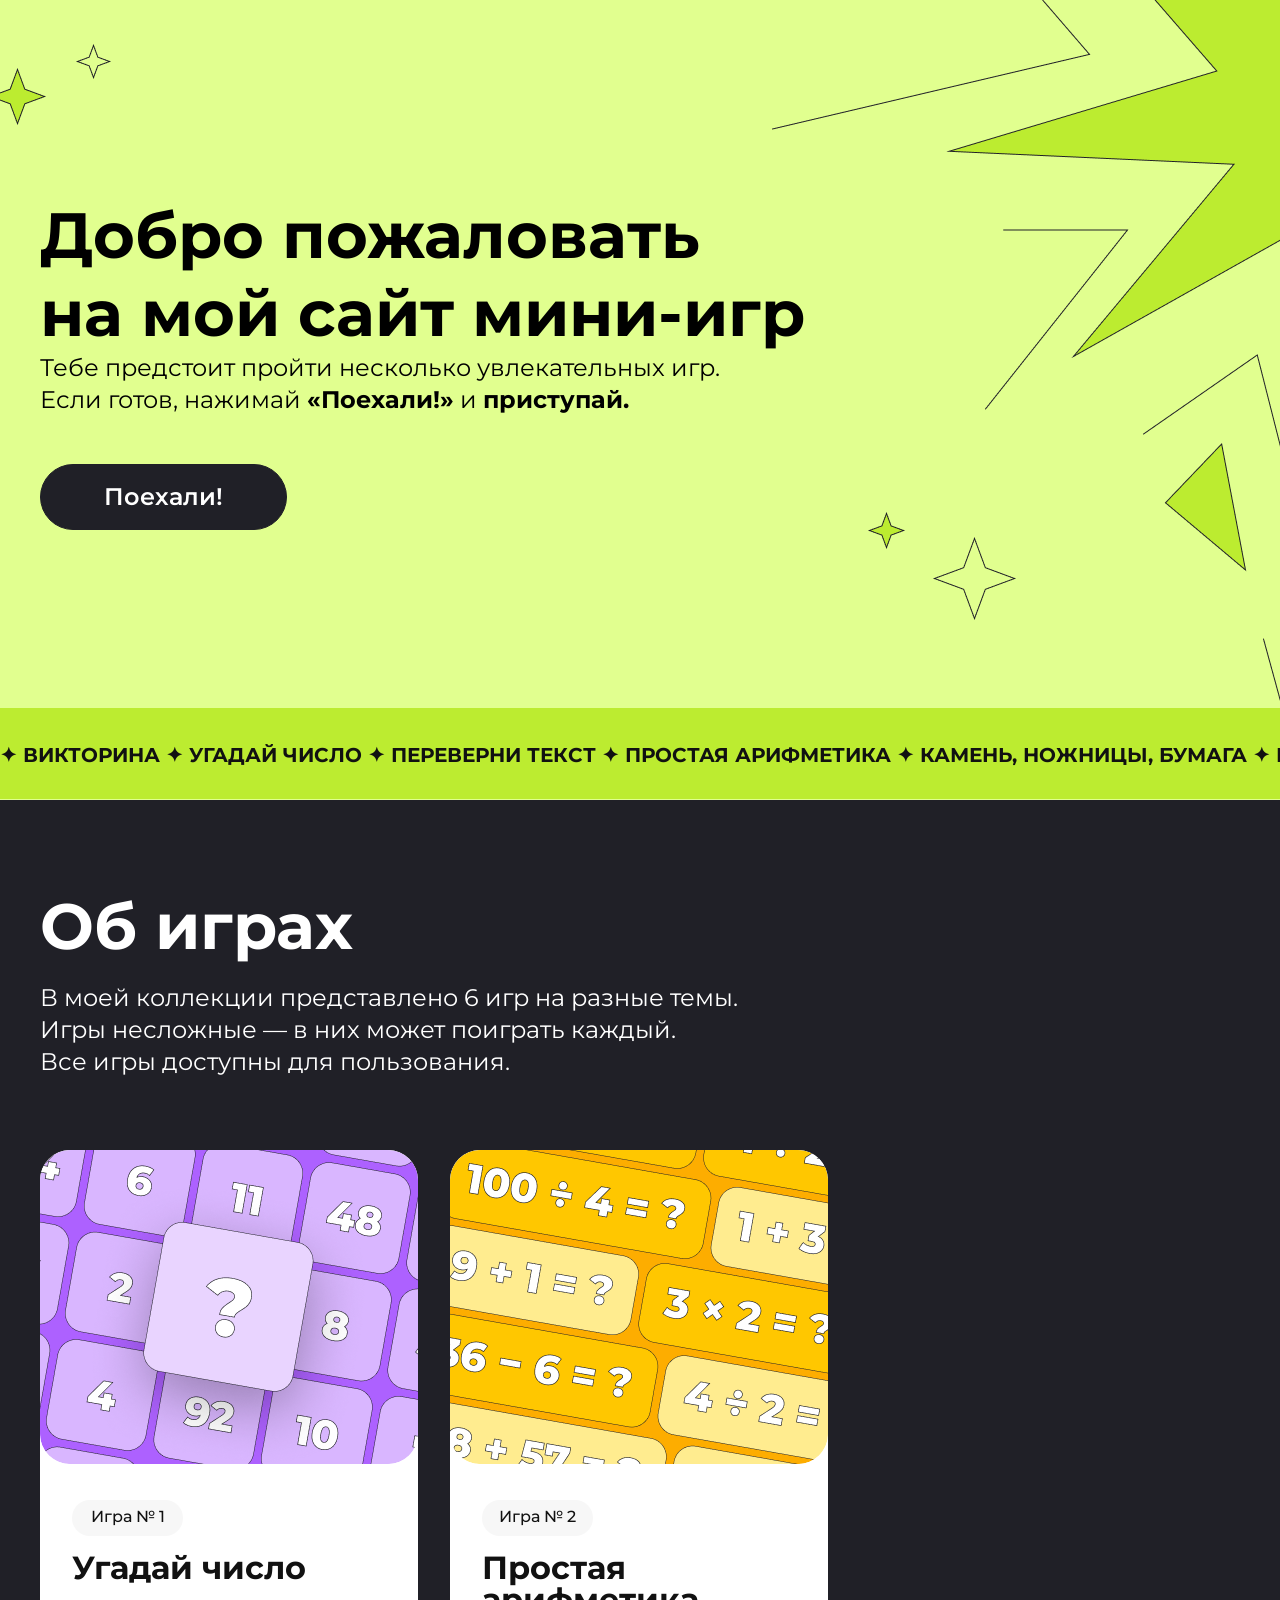
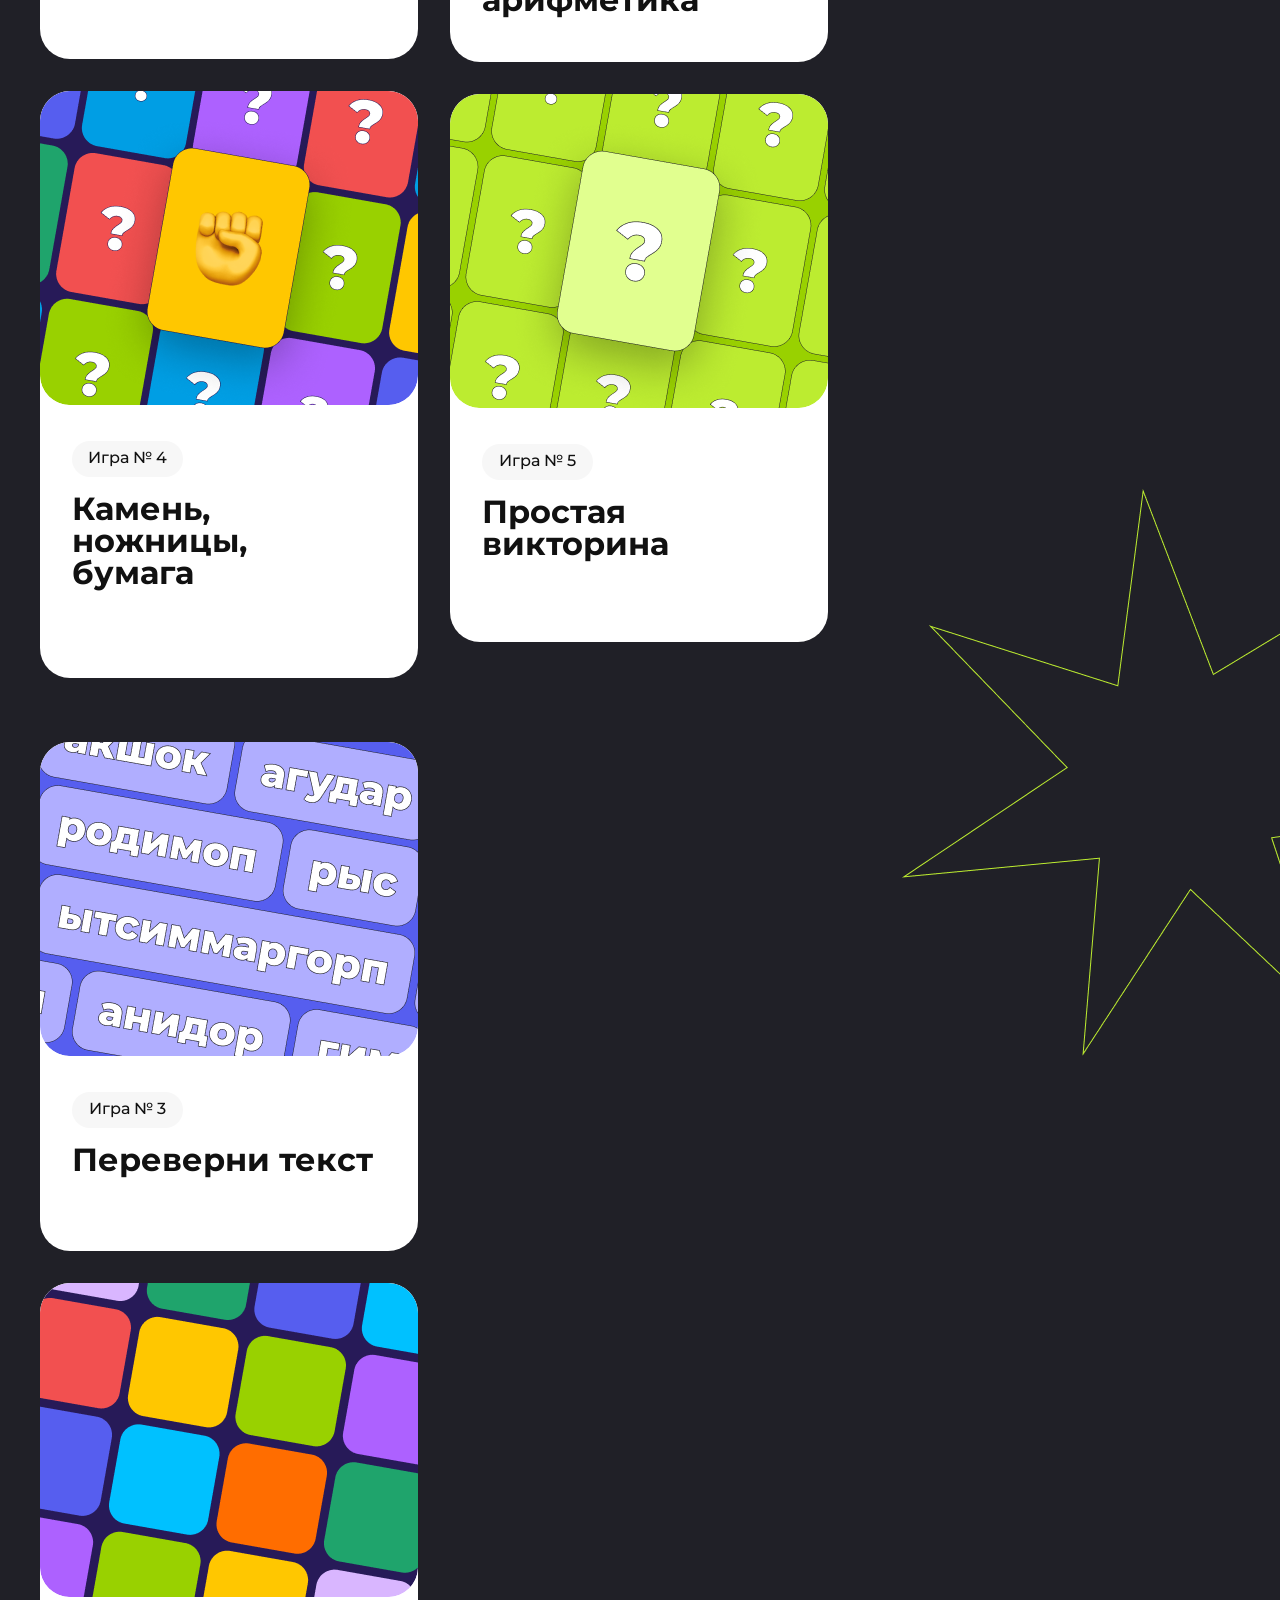
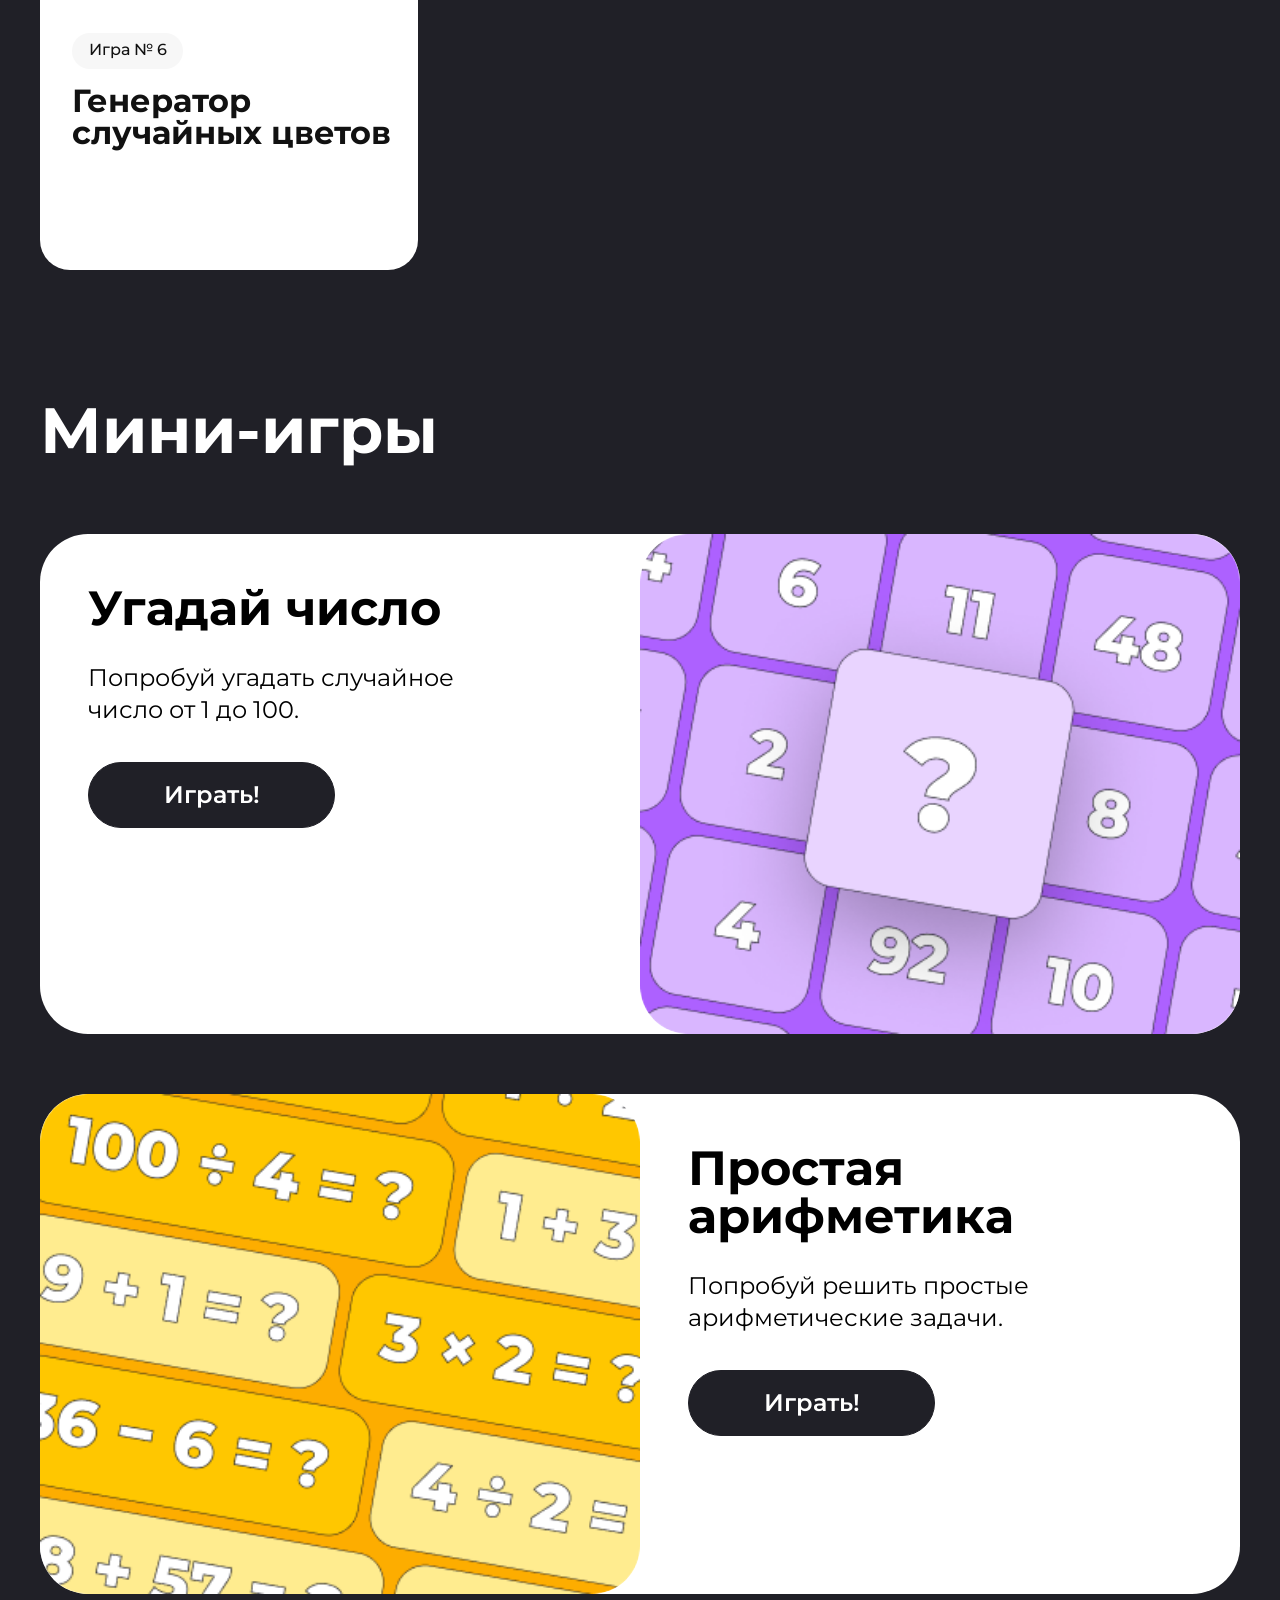
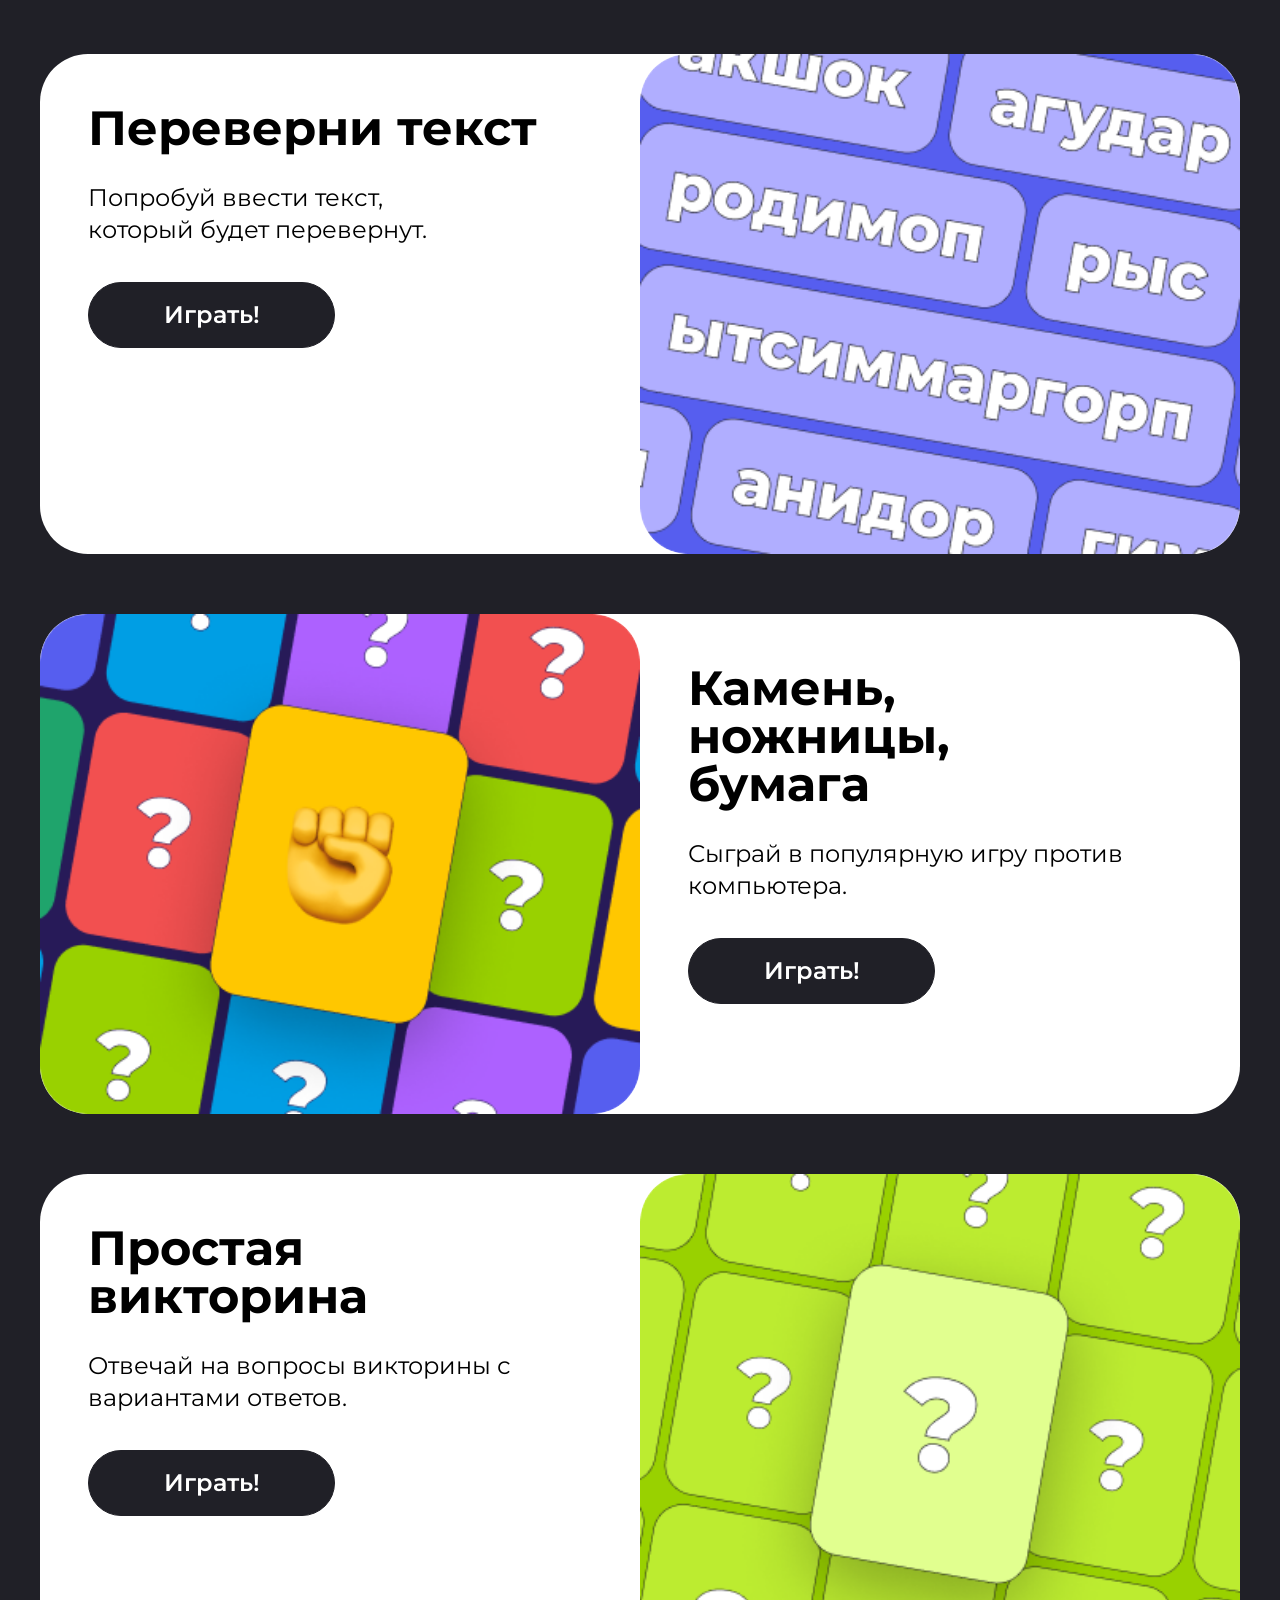
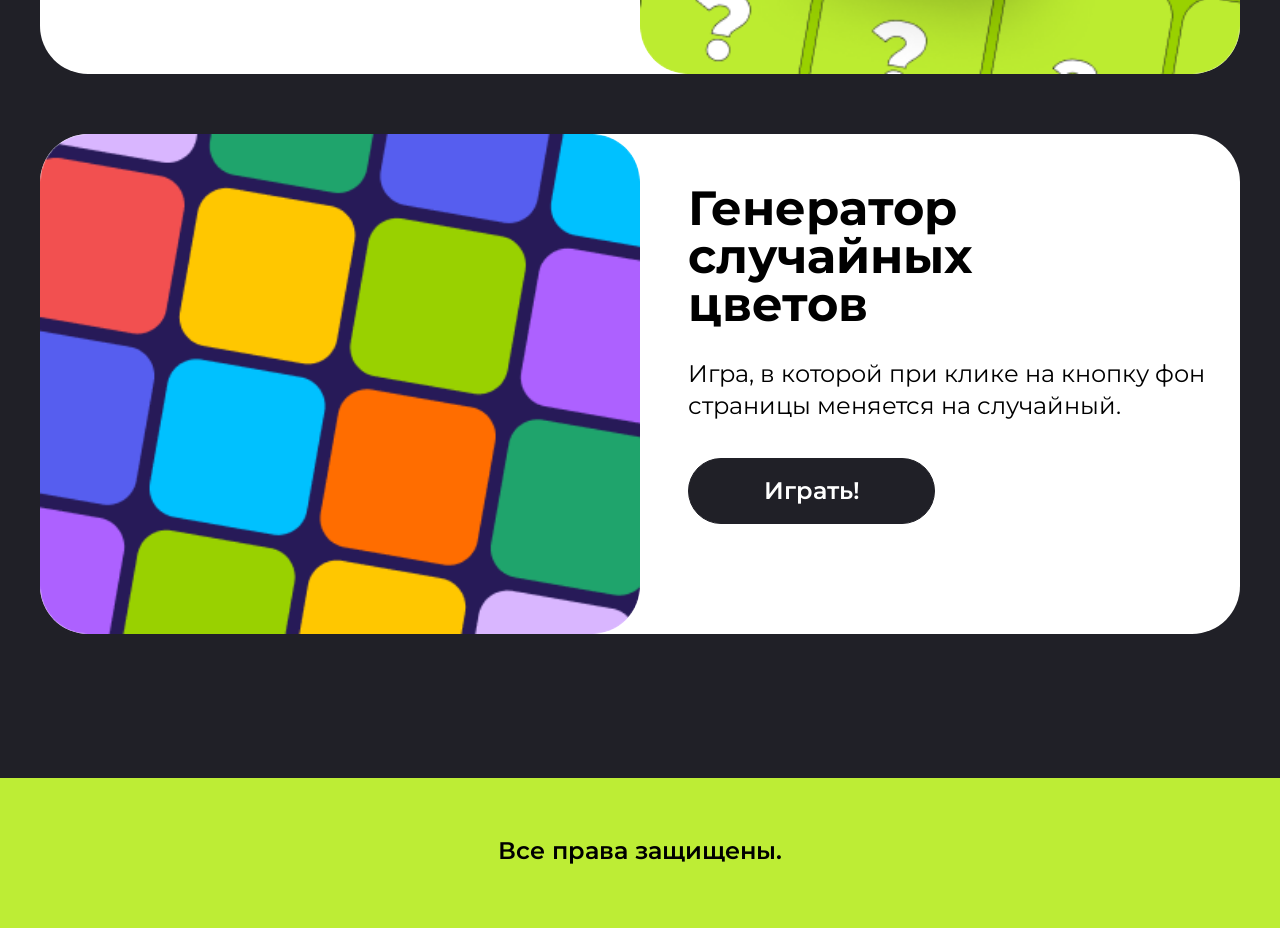
==== index.html @ d9f63546 "my games" ====
<!DOCTYPE html>
<html lang="ru">

<head>
  <meta charset="UTF-8">
  <meta name="viewport" content="width=device-width, initial-scale=1.0">
  <link rel="preconnect" href="https://fonts.googleapis.com">
  <link rel="preconnect" href="https://fonts.gstatic.com" crossorigin>
  <link href="https://fonts.googleapis.com/css2?family=Montserrat:ital,wght@0,100..900;1,100..900&display=swap"
    rel="stylesheet">
  <link rel="stylesheet" href="styles.css">
  <title>My Games</title>
</head>

<body>
  <header>
    <section class="games games-tablet ">
      <div class="games-content tablet">
        <h2 class="games-content--header mob tablet">Добро пожаловать <br> на мой сайт мини-игр</h2>
        <div class="games-content--body mob tablet">
          <p>Тебе предстоит пройти несколько увлекательных игр. Если готов, нажимай <b>«Поехали!»</b> и
            <b>приступай.</b>
          </p>
        </div>
        <div class="games-content--footer mob tablet">
          <button class="btn" id="scroll-btn">Поехали!</button>
        </div>
        <div class="big-star--mob mobile "></div>
        <div class="big-star testing">
          <img src="./images/big-star.png" alt="big-star">
          <img class="testing-img" src="./images/Vector2.png" alt="">
        </div>

        <div class="small-star">
          <img src="./images/Star-2.png" alt="star2">
        </div>
        <div class="small-star--there">
          <img src="./images/Star-3.png" alt="star3">
        </div>
        <div class="small-star--four tablet">
          <img src="./images/Star-4.png" alt="star4">
        </div>
        <div class="small-star--five tablet">
          <img src="./images/Star-5.png" alt="star5">
        </div>
        <div class="small-star-four--mob mobile tablet"></div>
        <div class="small-star-five--mob mobile"></div>
      </div>
      <div class="scroll-container mob tablet">
        <div class="scroll-content">
          <span>✦ ВИКТОРИНА ✦ УГАДАЙ ЧИСЛО ✦ ПЕРЕВЕРНИ ТЕКСТ ✦ ПРОСТАЯ АРИФМЕТИКА ✦ КАМЕНЬ, НОЖНИЦЫ, БУМАГА ✦ ГЕНЕРАТОР
            СЛУЧАЙНЫХ ЦВЕТОВ ✦</span>
          <span> ВИКТОРИНА ✦ УГАДАЙ ЧИСЛО ✦ ПЕРЕВЕРНИ ТЕКСТ ✦ ПРОСТАЯ АРИФМЕТИКА ✦ КАМЕНЬ, НОЖНИЦЫ, БУМАГА ✦ ГЕНЕРАТОР
            СЛУЧАЙНЫХ ЦВЕТОВ ✦</span>
        </div>
      </div>
    </section>
  </header>

  <main>
    <section class="about-games">
      <div class="section tablet">
        <h2 class="about-games--header">Об играх</h2>
        <p class="about-games--text">
          В моей коллекции представлено 6 игр на разные темы.<br>Игры несложные — в них может поиграть каждый.<br>
          Все игры доступны для пользования.
        </p>
      </div>

      <div class="desktop">

        <div class="about-games--service">
          <div class="coloms">
            <a href="#guess-number" class="guess--number">
              <div class="about-games--services">
                <div class="games-card">
                  <div class="games-card__image">
                    <img class="games-card__img" src="./images/games-1.png" alt="games-1">
                  </div>
                  <div class="games-card__content number">
                    <p class="games-card__number">Игра № 1</p>
                    <p class="games-card__description">Угадай число</p>
                  </div>
                </div>
              </div>
            </a>
            <a href="#rock-paper-scissors" class="rock--paper-scissors">
              <div class="about-games--services">
                <div class="services-games">
                  <div class="games-card">
                    <div class="games-card__image">
                      <img class="games-card__img" src="./images/games-4.png" alt="games-4">
                    </div>
                    <div class="games-card__content rock-paper-scissors">
                      <p class="games-card__number">Игра № 4</p>
                      <p class="games-card__description">Камень, <br> ножницы, <br> бумага</p>
                    </div>
                  </div>
                </div>
              </div>
            </a>
          </div>
          <div class="coloms">
            <a href="#arithmetic" class="arithmetic">
              <div class="about-games--services--arithmetic">

                <div class="games-card">
                  <div class="games-card__image">
                    <img class="games-card__img" src="./images/games-2.png" alt="games-2">
                  </div>
                  <div class="games-card__content arithmetic-games">
                    <p class="games-card__number">Игра № 2</p>
                    <div>
                      <p class="games-card__description">Простая <br> арифметика</p>
                    </div>
                  </div>
                </div>
              </div>
            </a>
            <a href="#victorina" class="victorina">
              <div class="about-games--services">
                <div class="services-games">
                  <div class="games-card">
                    <div class="games-card__image">
                      <img class="games-card__img" src="./images/games-5.png" alt="games-5">
                    </div>
                    <div class="games-card__content quiz">
                      <p class="games-card__number">Игра № 5</p>
                      <p class="games-card__description">Простая <br> викторина</p>
                    </div>
                  </div>
                </div>
              </div>
            </a>
          </div>
          <div class="coloms">
            <a href="#text-over" class="text--over">
              <div class="about-games--services">
                <div class="games-card">
                  <div class="games-card__image">
                    <img class="games-card__img" src="./images/games-3.png" alt="games-3">
                  </div>
                  <div class="games-card__content text-over">
                    <p class="games-card__number">Игра № 3</p>
                    <p class="games-card__description">Переверни текст</p>
                  </div>
                </div>
              </div>
            </a>
            <a href="#color-generator" class="color--generator">
              <div class="about-games--services">
                <div class="services-games">
                  <div class="games-card">
                    <div class="games-card__image">
                      <img class="games-card__img" src="./images/games-6.png" alt="games-6">
                    </div>
                    <div class="games-card__content color-generator">
                      <p class="games-card__number">Игра № 6</p>
                      <p class="games-card__description">Генератор случайных цветов</p>
                    </div>
                  </div>
                </div>
              </div>
            </a>
          </div>
        </div>

      </div>



      <div class="tablet-version v768 v375">

        <div class="row">
          <a href="#guess-number" class="guess--number">
            <div class="about-games--services">
              <div class="games-card">
                <div class="games-card__image">
                  <img class="games-card__img" src="./images/games-1.png" alt="games-1">
                </div>
                <div class="games-card__content number">
                  <p class="games-card__number">Игра № 1</p>
                  <p class="games-card__description">Угадай число</p>
                </div>
              </div>
            </div>
          </a>
          <a href="#arithmetic" class="arithmetic">
            <div class="about-games--services--arithmetic">
              <div class="games-card">
                <div class="games-card__image">
                  <img class="games-card__img" src="./images/games-2.png" alt="games-2">
                </div>
                <div class="games-card__content arithmetic-games">
                  <p class="games-card__number">Игра № 2</p>

                  <p class="games-card__description">Простая <br> арифметика</p>

                </div>
              </div>
            </div>
          </a>
        </div>
        <div class="row">
          <a href="#text-over" class="text--over">
            <div class="about-games--services">
              <div class="games-card">
                <div class="games-card__image">
                  <img class="games-card__img" src="./images/games-3.png" alt="games-3">
                </div>
                <div class="games-card__content text-over">
                  <p class="games-card__number">Игра № 3</p>
                  <p class="games-card__description">Переверни текст</p>
                </div>
              </div>
            </div>
          </a>
          <a href="#rock-paper-scissors" class="rock--paper-scissors">
            <div class="about-games--services">
              <div class="services-games">
                <div class="games-card">
                  <div class="games-card__image">
                    <img class="games-card__img" src="./images/games-4.png" alt="games-4">
                  </div>
                  <div class="games-card__content rock-paper-scissors">
                    <p class="games-card__number">Игра № 4</p>
                    <p class="games-card__description">Камень, <br> ножницы, <br> бумага</p>
                  </div>
                </div>
              </div>
            </div>
          </a>
        </div>
        <div class="row">
          <a href="#victorina" class="victorina">
            <div class="about-games--services">
              <div class="services-games">
                <div class="games-card">
                  <div class="games-card__image">
                    <img class="games-card__img" src="./images/games-5.png" alt="games-5">
                  </div>
                  <div class="games-card__content quiz">
                    <p class="games-card__number">Игра № 5</p>
                    <p class="games-card__description">Простая <br> викторина</p>
                  </div>
                </div>
              </div>
            </div>
          </a>
          <a href="#color-generator" class="color--generator">
            <div class="about-games--services">
              <div class="services-games">
                <div class="games-card">
                  <div class="games-card__image">
                    <img class="games-card__img" src="./images/games-6.png" alt="games-6">
                  </div>
                  <div class="games-card__content color-generator">
                    <p class="games-card__number">Игра № 6</p>
                    <p class="games-card__description generator-color">Генератор
                      случайных
                      цветов
                    </p>
                  </div>
                </div>
              </div>
            </div>
          </a>
        </div>



      </div>


      <div class="mob-version">


        <section class="mini-games tablet">
          <h2 class="mini-games--title tablet mob">Мини-игры</h2>
          <div class="mini-games--section table">
            <div id="guess-number" class="game-card table v768">
              <div class="game">
                <h2 class="game-title tablet">Угадай число</h2>
                <p class="game-text tablet--text text">Попробуй угадать случайное <br> число от 1 до 100.</p>
                <button class="btn" onclick="goToGame('../guess-number-game.html')">Играть!</button>
              </div>
              <div class="game-img guess-number">
                <img class="guess-number_mob " src="./images/games-1.png" alt="games-1">
              </div>
            </div>

            <div id="arithmetic" class="game-card table v768">
              <div class="game">
                <h2 class="game-title tablet">Простая арифметика</h2>
                <p class="game-text tablet--text text">Попробуй решить простые арифметические задачи.</p>
                <button class="btn" onclick="goToGame('../arithmetic.html')">Играть!</button>
              </div>
              <div class="game-img arithmetic">
                <img class="tablet arithmetic" src="./images/games-2.png" alt="games-2">
              </div>
            </div>

            <div id="text-over" class="game-card table v768">
              <div class="game">
                <h2 class="game-title tablet">Переверни текст</h2>
                <p class="game-text tablet--text text">Попробуй ввести текст, <br> который будет перевернут.</p>
                <button class="btn" onclick="goToGame('../pereverni-text.html')">Играть!</button>
              </div>
              <div class="game-img text-over_mob">
                <img class="text-over" src="./images/games-3.png" alt="games-3">
              </div>
            </div>



            <div id="rock-paper-scissors" class="game-card table v768">
              <div class="game">
                <h2 class="game-title tablet">Камень, <br> ножницы, <br> бумага</h2>
                <p class="game-text tablet--text text">Сыграй в популярную
                  игру
                  против компьютера.</p>
                <button class="btn" onclick="goToGame('../rock-paper-scissors.html')">Играть!</button>
              </div>
              <div class="game-img">
                <img class="rock-paper-scissors" src="./images/games-4.png" alt="games-4">
              </div>
            </div>

            <div id="victorina" class="game-card table v768">
              <div class="game">
                <h2 class="game-title tablet">Простая <br> викторина</h2>
                <p class="game-text tablet--text text">Отвечай на вопросы викторины с вариантами ответов.</p>
                <button class="btn" onclick="goToGame('../prostaya-viktorina.html')">Играть!</button>
              </div>
              <div class="game-img">
                <img class="tablet mob" src="./images/games-5.png" alt="games-5">
              </div>
            </div>

            <div id="color-generator" class="game-card table v768">
              <div class="game">
                <h2 class="game-title tablet">Генератор случайных <br> цветов</h2>
                <p class="game-text tablet--text text">Игра, в которой при клике на кнопку фон страницы меняется на
                  случайный.</p>
                <button class="btn" onclick="goToGame('../random-color-generator.html')">Играть!</button>
              </div>
              <div class="game-img ">
                <img class="tablet mob" src="./images/games-6.png" alt="games-6">
              </div>
            </div>
          </div>
        </section>

        <div class="big-star-2">
          <img src="./images/big-star-2.png" alt="">
          <img class="big-star-2-1" src="./images/big-star-2-1.png" alt="">
        </div>
        <div class="small-star--six">
          <img src="./images/Star-6.png" alt="">
        </div>
        <div class="small-star--seven">
          <img src="./images/Star-7.png" alt="">
        </div>
      </div>
    </section>
  </main>
  <footer>
    <div class="end-game--footer">
      <p class="end-game">Все права защищены.</p>
    </div>
  </footer>







  <script src="script.js"></script>
</body>

</html>
---- styles.css ----
* {
  margin: 0;
  padding: 0;
  box-sizing: border-box;
}

html {
  scroll-behavior: smooth;
}

body {
  overflow-x: hidden;
}

.games {
  background: #e1ff8f;
  /* width: 1440px; */
  height: 800px;
  margin: 0 auto;
}

.games-content {
  width: 769px;
  height: 358px;
  padding: 196px 0 124px 0;
  padding-left: calc(50% - 600px);
  padding-right: calc(50% - 600px);
}

.games-content--header {
  width: 769px;
  height: 156px;
  font-family: "Montserrat", sans-serif;
  font-weight: 700;
  font-size: 64px;
  letter-spacing: 0px;
  vertical-align: middle;
}

.games-content--body {
  width: 720px;
  margin: 0 0 48px 0;
  font-family: "Montserrat", sans-serif;
  font-weight: 400;
  font-size: 24px;
  line-height: 32px;
  letter-spacing: 0px;
  vertical-align: middle;
}

.btn {
  width: 247px;
  height: 66px;
  border-radius: 60px;
  border: 1px solid #202027;
  font-family: "Montserrat", sans-serif;
  font-weight: 600;
  font-size: 24px;
  line-height: 142%;
  text-align: center;
  color: white;
  background: #202027;
}

.btn:hover {
  color: #202027;
  background: white;
}

.big-star {
  width: 587px;
  height: 800px;
  position: relative;
  left: 732px;
  bottom: 554px;
}

.testing-img {
  position: relative;
  bottom: 1068px;
  left: 172px;
}

/* big-star--mob {
    
} */

.small-star {
  width: 57px;
  height: 57px;
  position: relative;
  bottom: 1262px;
  right: 51px;
}

.small-star--there {
  width: 35px;
  height: 35px;
  position: relative;
  bottom: 1343px;
  right: -36px;
}

.small-star--four {
  width: 83px;
  height: 83px;
  position: relative;
  bottom: 885px;
  right: -893px;
}

.small-star--five {
  width: 37px;
  height: 37px;
  position: relative;
  bottom: 993px;
  right: -828px;
}

.scroll-container {
  /* width: 100%; */
  overflow: hidden;
  background-color: #bcec30; /* фон как на твоём примере */
  white-space: nowrap;
  position: relative;
  top: 350px;
}

.scroll-content {
  display: inline-block;
  animation: scroll-left 50s linear infinite;
  padding: 27px 0 27px 0;
  font-family: "Montserrat", sans-serif;
  font-weight: 700;
  font-size: 30px;
  line-height: 110.00000000000001%;
  vertical-align: middle;
  text-transform: uppercase;
}

.scroll-content span {
  /* display: inline-block; */
  font-weight: 700;
  font-size: 20px;
  color: #111;
}

/* Анимация */
@keyframes scroll-left {
  0% {
    transform: translateX(0);
  }
  100% {
    transform: translateX(-50%);
  }
}

.tablet-version {
  display: none;
}

.about-games {
  background: #202027;
  padding: 0 79px 0 0;
  padding-left: calc(50% - 600px);
  /* margin: 0 auto;
    max-width: 1440px; */
}

.about-games--header {
  color: white;
  font-family: "Montserrat", sans-serif;
  font-weight: 700;
  font-size: 64px;
  line-height: 100%;
  letter-spacing: 0px;
  vertical-align: middle;
  padding: 94px 0 24px 0;
}

.about-games--text {
  padding: 0 0 72px 0;
  color: white;
  font-family: "Montserrat", sans-serif;
  font-weight: 400;
  font-size: 24px;
  line-height: 32px;
  letter-spacing: 0px;
  vertical-align: middle;
}

.about-games--service {
  display: flex;
  flex-wrap: wrap;
  gap: 32px;
}

.guess--number,
.text--over,
.rock--paper-scissors,
.victorina,
.color--generator {
  text-decoration: none;
  color: #111;
  width: 378px;
}

.arithmetic {
  text-decoration: none;
  color: #111;
}

/* .guess--number {
    height: 473px;
} */

/* .arithmetic {
    margin-bottom: 32px;
} */

/* .services-games, */
.about-games--services {
  width: 378px;
  background: white;
  border-radius: 30px;
  transition:
    transform 0.3s ease,
    box-shadow 0.3s ease;
  will-change: transform;
  position: relative;
  z-index: 4;
  margin-bottom: 32px;
}

.about-games--services--arithmetic {
  height: 512px;
  width: 378px;
  background: white;
  border-radius: 30px;
  transition:
    transform 0.3s ease,
    box-shadow 0.3s ease;
  will-change: transform;
  position: relative;
  z-index: 4;
  margin-bottom: 32px;
}

.about-games--services--arithmetic:hover,
.about-games--services:hover {
  transform: scale(1.05);
  box-shadow: 0 10px 30px rgba(0, 0, 0, 0.2);
  z-index: 2;
  position: relative; /* важно, чтобы z-index работал */
}

.games-card__img {
  border-radius: 30px;
}

.arithmetic-games,
.quiz {
  height: 198px;
}

.rock-paper-scissors,
.color-generator {
  height: 237px;
}

.number,
.text-over {
  height: 159px;
}

.games-card__number {
  width: 111px;
  height: 36px;
  border-radius: 52px;
  margin: 32px 0 0 32px;
  padding: 8px 0 10px 0;
  text-align: center;
  font-family: "Montserrat", sans-serif;
  font-weight: 500;
  font-size: 16px;
  line-height: 110.00000000000001%;
  letter-spacing: 0px;
  vertical-align: bottom;
  background: #f7f7f7;
  border: 0;
}

.games-card__description {
  margin: 16px 0 0 32px;
  font-family: "Montserrat", sans-serif;
  font-weight: 700;
  font-size: 32px;
  line-height: 100%;
  letter-spacing: 0px;
  vertical-align: middle;
}

.big-star-2 {
  width: 414px;
  height: 584px;
  position: relative;
  left: 862px;
  bottom: 4419px;    
  z-index: 0;
}

.big-star-2-1 {
  position: relative;
  bottom: 571px;
}

.small-star--six {
  width: 32px;
  height: 32px;
  position: relative;
  bottom: 4339px;
  right: 180px;
}

.small-star--seven {
  width: 54px;
  height: 54px;
  position: relative;
  bottom: 4283px;
  right: 190px;
}

.mini-games {
  margin-top: 96px;
  background: #202027;
  height: 2910px; 
}

.mini-games--title {
  margin: 0 0 72px 0;
  font-family: "Montserrat", sans-serif;
  font-weight: 700;
  font-size: 64px;
  line-height: 100%;
  letter-spacing: 0px;
  vertical-align: middle;
  color: #ffff;
}

.game-card:nth-child(odd) {
  background: white;
  width: 1200px;
  height: 500px;
  display: flex;
  justify-content: space-between;
  border-radius: 48px;
  margin-bottom: 60px;
}

.game-card:nth-child(even) {
  width: 1200px;
  height: 500px;
  background: white;
  display: flex;
  flex-direction: row-reverse;
  border-radius: 48px;
  margin-bottom: 60px;
}

.game {
  margin: 50px 0 0 48px;
}

.game-title {
  font-family: "Montserrat", sans-serif;
  font-weight: 700;
  font-size: 48px;
  line-height: 100%;
  letter-spacing: 0px;
  vertical-align: middle;
  margin: 0 0 30px 0;
}

.game-text {
  font-family: "Montserrat", sans-serif;
  font-weight: 400;
  font-size: 24px;
  line-height: 32px;
  letter-spacing: 0px;
  vertical-align: middle;
  margin: 0 0 36px 0;
}

.game-img img {
  width: 600px;
  height: 500px;
  border-radius: 48px;
}

.btn {
  width: 247px;
  height: 66px;
  font-family: "Montserrat", sans-serif;
  font-weight: 600;
  font-size: 24px;
  line-height: 142%;
  letter-spacing: 0%;
  text-align: center;
  color: #fff;
  background: #202027;
  border-radius: 60px;
  cursor: pointer;
}

.end-game--footer {
  background: #bded35;
  height: 150px;
  padding-top: 61px;
  font-family: "Montserrat", sans-serif;
  font-weight: 600;
  font-size: 24px;
  line-height: 100%;
  letter-spacing: 0px;
  text-align: center;
  vertical-align: middle;
  margin: 0 auto;
  /* width: 1440px; */
}

@media (max-width: 375px) {
  .games {
    height: 700px;
  }

  .games-content {
    padding: 147px 0 0 40px;
  }

  .games-content--header.mob.tablet {
    width: 262px;
    height: 192px;
    font-size: 40px;
    text-align: center;
  }

  .games-content--body.mob {
    width: 296px;
    height: 60px;
    text-align: center;
    font-size: 16px;
    padding-top: 24px;
    line-height: 20px;
    margin-left: 0;
  }

  .games-content--footer.mob {
    padding-top: 36px;
    text-align: inherit;
  }

  .btn {
    width: 285px;
    height: 55px;
    font-size: 16px;
  }

  .scroll-container.mob {
    height: 51px;
    top: 290px;
  }

  .scroll-content {
    padding: 21px 0 16px 0;
    font-size: 16px;
  }

  .scroll-content span {
    font-size: 16px;
  }

  .big-star,
  .small-star--four,
  .small-star--five,
  .testing-img,
  .big-star-2,
  .big-star-2-1 {
    display: none;
  }

  .big-star--mob.mobile {
    background-image: url(./images/Vector.png);
    background-repeat: no-repeat;
    position: relative;
    left: 174px;
    bottom: 570px;
    width: 223px;
    height: 238px;
  }

  .small-star-four--mob.mobile {
    background-image: url(./images/Star-8.png);
    position: relative;
    bottom: 240px;
    width: 18px;
    height: 18px;
    left: 233px;
  }

  .small-star-five--mob.mobile {
    width: 39px;
    height: 41px;
    background-image: url(./images/Star-9.png);
    position: relative;
    bottom: 230px;
    left: 262px;
  }

  .small-star {
    position: absolute;
    left: 37px;
    top: 97px;
  }

  .small-star > img {
    width: 35px;
    height: 35px;
  }

  .small-star--there {
    position: absolute;
    left: 91px;
    top: 64px;
  }

  .small-star--there > img {
    width: 21px;
    height: 21px;
  }

  .about-games--service,
  .section {
    display: none;
  }

  .tablet-version.v768.v375 {
    display: none;
  }

  .mini-games {
    margin-top: 0;
    height: 3836px;
  }

  .mini-games--title.mob {
    padding: 48px 0 0 16px;
    font-size: 40px;
  }

  .game-img.arithmetic {
    height: 100%;
  }

  .game-img.guess-number,
  .geme-img.text-over_mob {
    height: 100%;
  }

  .game-img > img.guess-number_mob,
  .game-img > img.arithmetic.tablet,
  .game-img > img.text-over,
  .game-img > img.rock-paper-scissors,
  .game-img > img.tablet.mob {
    width: 343px;
    height: 100%;
  }

  .game > h2.tablet {
    font-size: 20px;
  }

  .tablet p {
    font-size: 16px;
    margin-bottom: 32px;
    line-height: 20px;
    width: 280px;
  }

  #guess-number,
  #arithmetic,
  #text-over,
  #rock-paper-scissors,
  #victorina,
  #color-generator {
    width: 343px;
    height: 100%;
    flex-direction: column-reverse;
    margin: 24px 0 0 0;
  }
}

@media (max-width: 768px) {
  .games.games-tablet {
    height: 700px;
    overflow-x: hidden;
  }

  .games-content--header.tablet {
    text-align: center;
    font-size: 50px;
  }

  .games-content--body {
    width: 612px;
    font-size: 20px;
    text-align: center;
    margin-left: 82px;
  }

  .games-content--footer {
    text-align: center;
  }

  .big-star--mob {
    background-image: url(./images/Vector.png);
    background-repeat: no-repeat;
    position: relative;
    left: 608px;
    bottom: 554px;
    width: 223px;
    height: 238px;
  }

  .small-star-four--mob {
    background-image: url(./images/Star-8.png);
    position: relative;
    bottom: 500px;
    width: 18px;
    height: 18px;
    left: 700px;
  }

  .small-star-five--mob {
    width: 39px;
    height: 41px;
    background-image: url(./images/Star-9.png);
    position: relative;
    bottom: 440px;
    left: 580px;
  }

  .small-star--four.tablet {
    bottom: 740px;
    left: 40px;
  }

  .small-star--five.tablet {
    bottom: 870px;
    left: 200px;
  }

  .big-star {
    display: none;
  }

  .scroll-container {
    height: 60px;
    top: 280px;
  }

  .scroll-content {
    font-size: 16px;
  }

  .scroll-content span {
    font-size: 16px;
  }

  .about-games {
    padding: 0;
  }
  
  .mini-games {
    height: 100%;
  }

  .about-games--header {
    font-size: 50px;
    text-align: center;
  }

  .about-games--text {
    font-size: 20px;
    text-align: center;
  }

  .about-games--service {
    display: none;
  }

  .section.tablet {
    margin-left: 0;
  }

  .tablet-version.v768 {
    display: flex;
    flex-wrap: wrap;
    justify-content: space-around;
    margin-left: 0;
  }

  .row {
    display: flex;
    justify-content: space-around;
    gap: 32px;
  }

  .guess--number,
  .arithmetic,
  .text--over,
  .rock--paper-scissors,
  .victorina,
  .color--generator {
    width: 350px;
  }

  .about-games--services {
    width: 350px;
  }

  .games-card__img {
    width: 350px;
  }

  .about-games--services--arithmetic {
    width: 350px;
    height: 490px;
  }

  .games-card__number {
    margin-left: 16px;
  }

  .games-card__description {
    font-size: 20px;
  }

  .rock-paper-scissors {
    height: 162px;
  }
  .color-generator {
    height: 200px;
  }

  .generator-color {
    width: 190px;
  }

  .mini-games--title.table {
    text-align: center;
    font-size: 32px;
  }

  .mini-games--section.table {
    display: flex;
    flex-direction: row;
    flex-wrap: wrap;
    justify-content: space-around;
    align-items: center;
    padding-left: 0;
  }

  .game-card.table.v768 {
    width: 350px;
    height: 646px;
    flex-direction: column-reverse;
  }

  .game-img {
    height: 330px;
  }

  .arithmetic {
    height: 375px;
  }

  .game-img > img.tablet {
    width: 350px;
    height: 352px;
  }

  .tablet h2 {
    font-size: 25px;
  }

  .tablet--text.text {
    font-size: 16px;
    line-height: 20px;
  }

  .btn {
    width: 252px;
    height: 50px;
    font-size: 20px;
    margin-bottom: 40px;
  }

  .game-text.rock-paper,
  .game-text.victorina,
  .game-text.color-generator--table {
    width: 220px;
  }
}

@media (max-width: 1024px) {
  .games-content {
    margin: 0 auto;
  }

  .big-star {
    left: 310px;
  }

  .big-star-2 {
    display: none;
  }

  .small-star--four {
    left: 600px;
    bottom: 820px;
  }

  .small-star--five {
    left: 500px;
    bottom: 960px;
  }

  .games-content--header {
    position: relative;
    z-index: 2;
  }

  .section {
    margin-left: 127px;
  }

  .about-games--service {
    display: none;
  }

  .tablet-version {
    display: flex;
    flex-wrap: wrap;
    margin-left: 127px;
  }

  .row {
    display: flex;
    gap: 32px;
  }
  
  .mini-games {
    height: 100%;
  }

  .mini-games--title {
    text-align: center;
  }

  .mini-games--section {
    display: flex;
    flex-direction: column;
    align-items: center;
    padding-left: 106px;
  }

  .guess--number,
  .arithmetic,
  .text--over,
  .rock--paper-scissors,
  .victorina,
  .color--generator {
    width: 350px;
  }

  .about-games--services {
    width: 350px;
  }

  .games-card__img {
    width: 350px;
  }

  .about-games--services--arithmetic {
    width: 350px;
    height: 490px;
  }

  .games-card__number {
    margin-left: 16px;
  }

  .games-card__description {
    font-size: 20px;
  }

  .rock-paper-scissors {
    height: 162px;
  }
  .color-generator {
    height: 200px;
  }

  .generator-color {
    width: 190px;
  }

  .game-card:nth-child(odd) {
    height: 360px;
    width: 800px;
  }

  .game-card:nth-child(even) {
    height: 360px;
    width: 800px;
  }

  .game-title {
    font-size: 30px;
  }

  .game-text {
    font-size: 25px;
  }

  .game-img img {
    height: 360px;
    width: 350px;
  }
}

@media (max-width: 1440px) {
  .testing-img,
  .big-star-2-1 {
    display: none;
  }
}
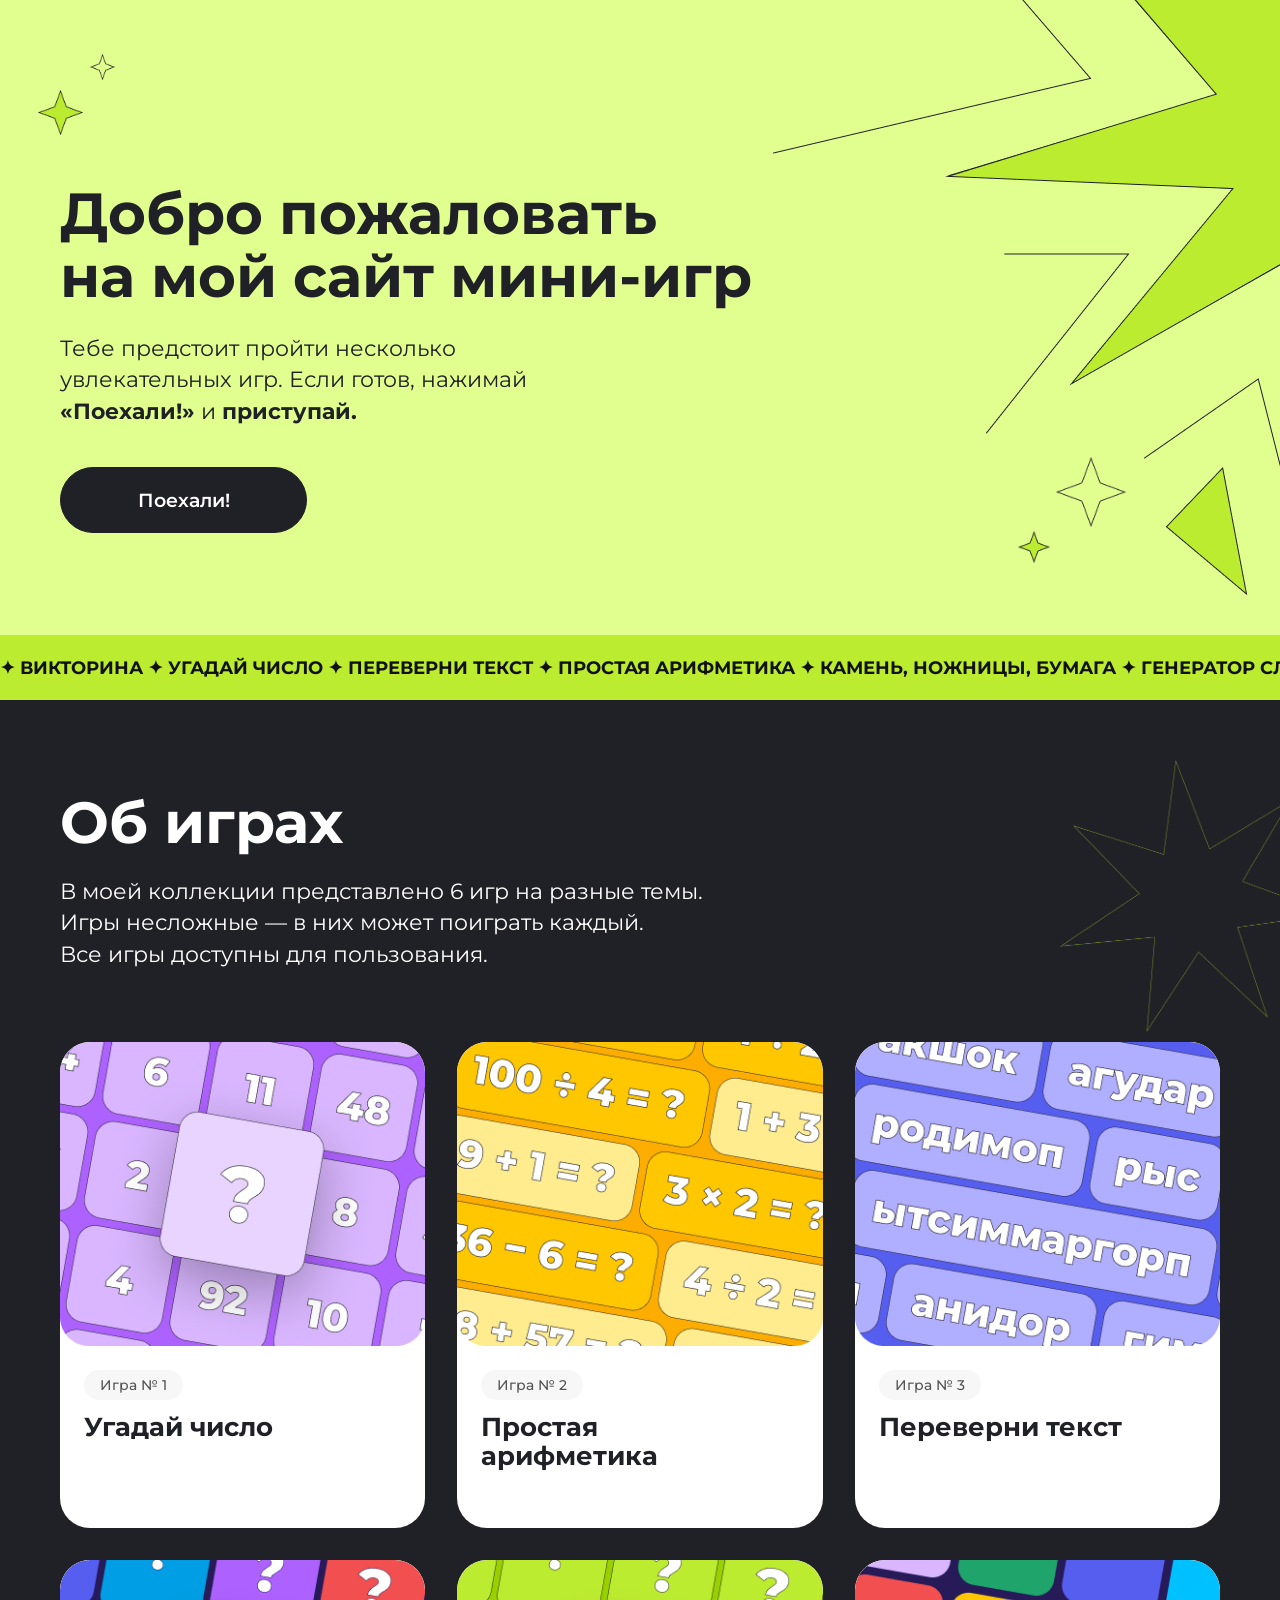
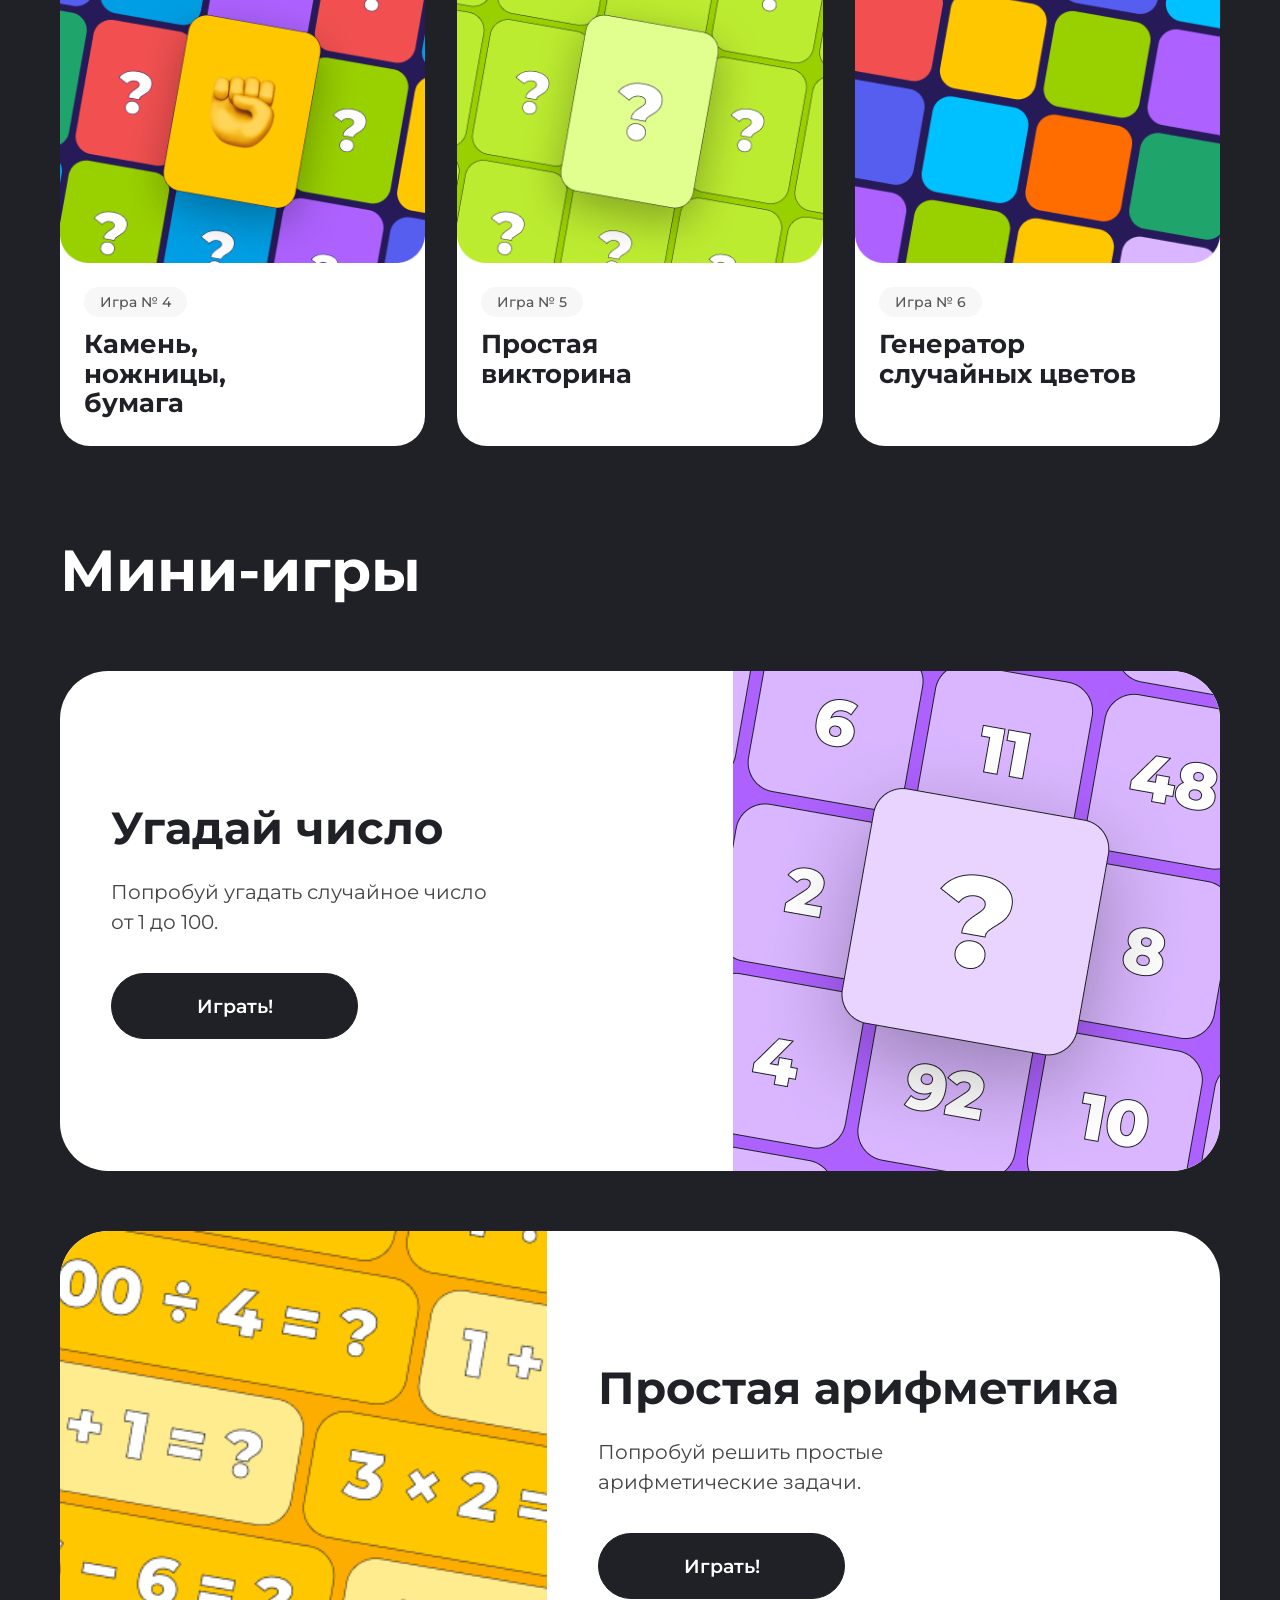
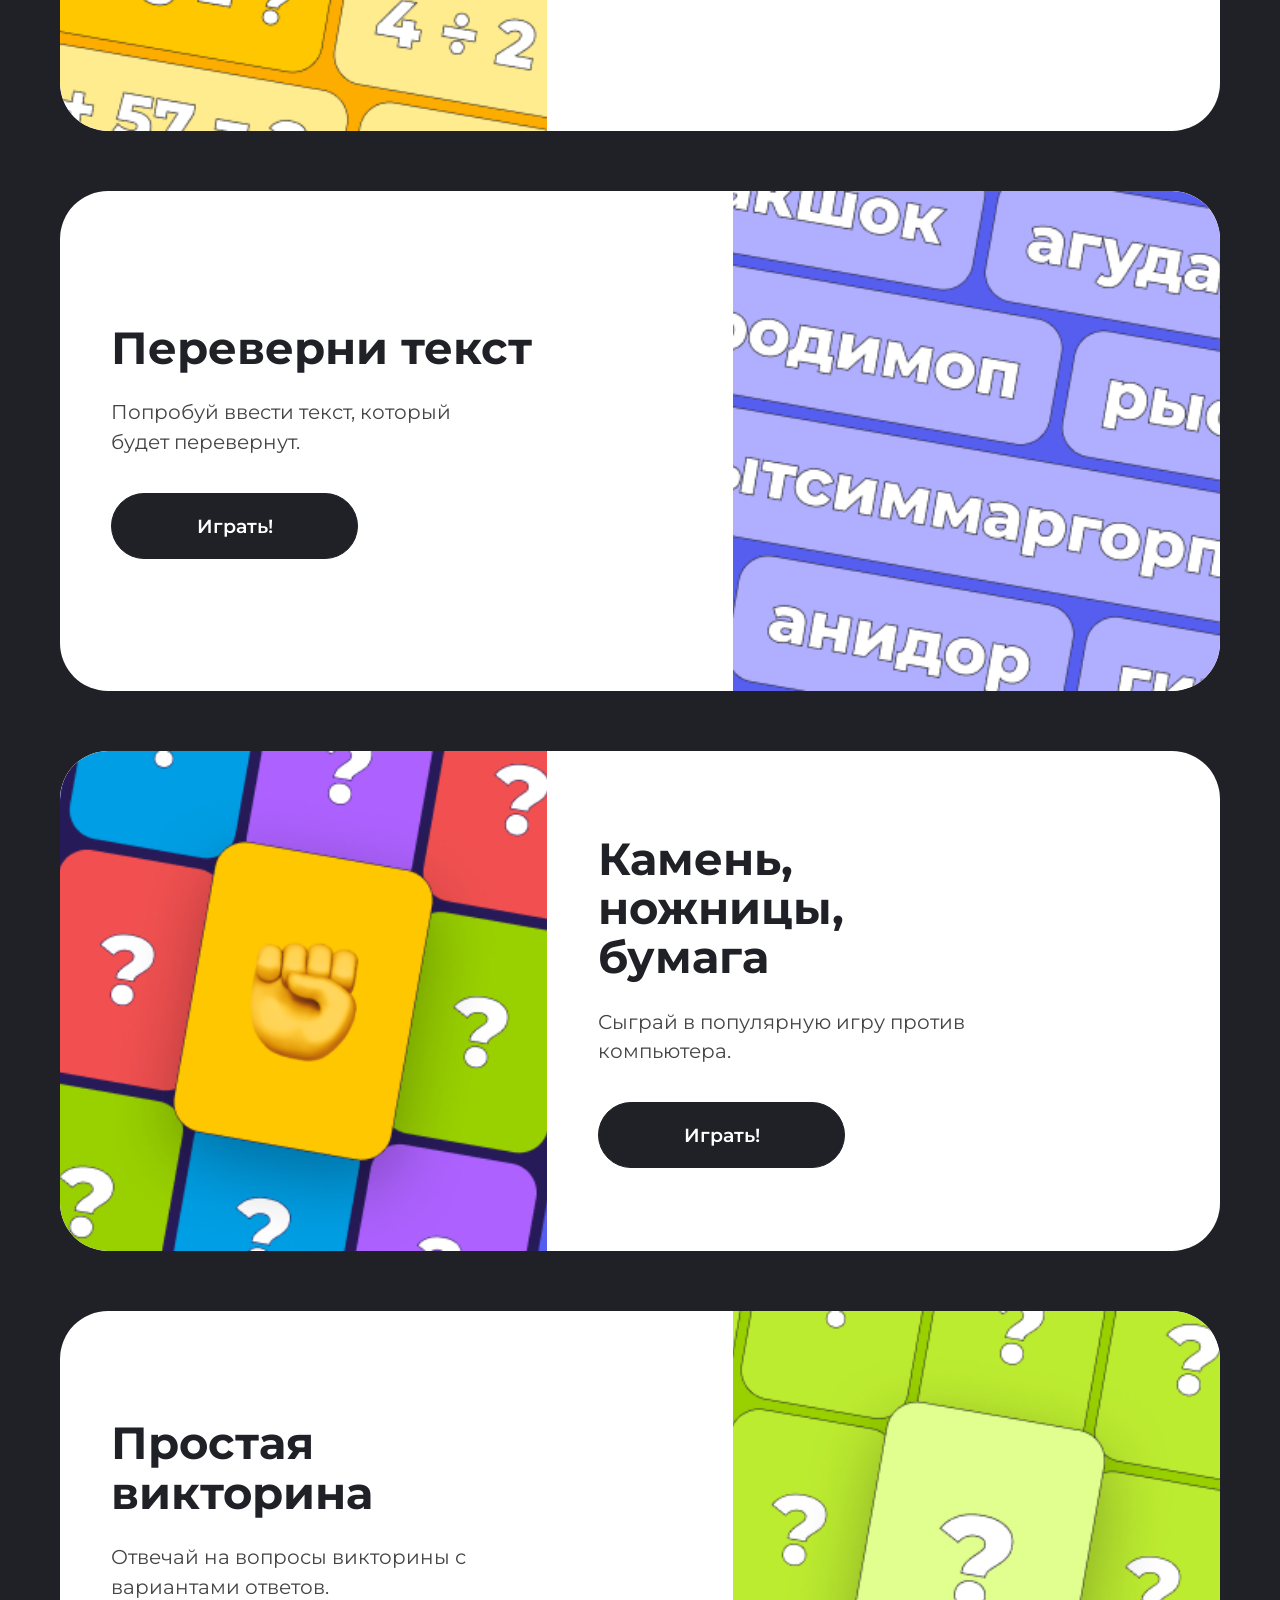
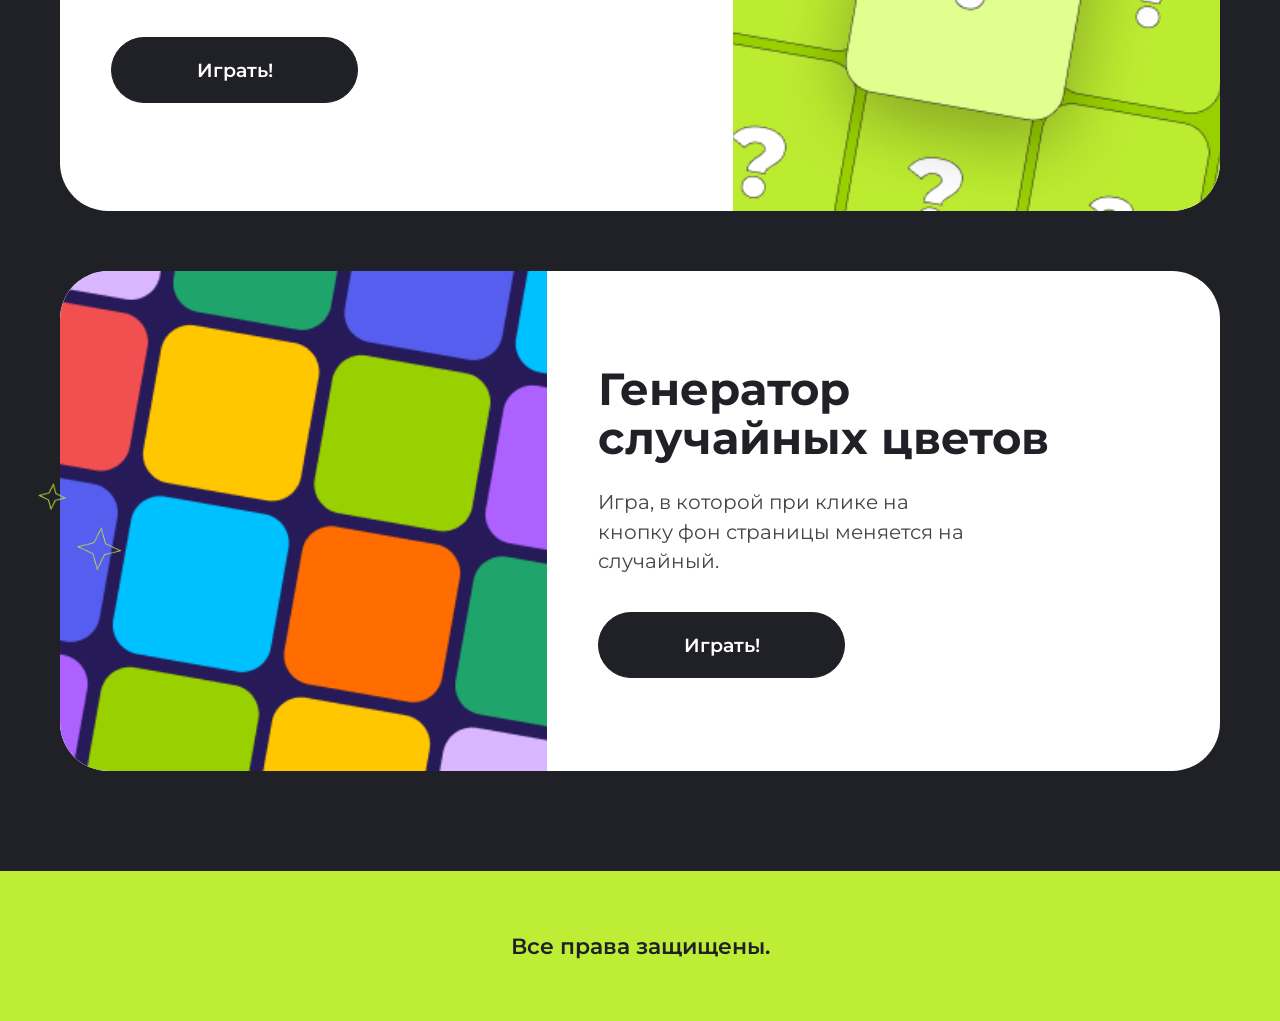
==== commit 1315557b: "реконструкция сайта" ====
--- a/index.html
+++ b/index.html
@@ -13,369 +13,205 @@
 </head>
 
 <body>
+
   <header>
-    <section class="games games-tablet ">
-      <div class="games-content tablet">
-        <h2 class="games-content--header mob tablet">Добро пожаловать <br> на мой сайт мини-игр</h2>
-        <div class="games-content--body mob tablet">
-          <p>Тебе предстоит пройти несколько увлекательных игр. Если готов, нажимай <b>«Поехали!»</b> и
-            <b>приступай.</b>
-          </p>
-        </div>
-        <div class="games-content--footer mob tablet">
+    <section class="hero">
+      <div class="hero__inner">
+        <h1 class="hero__title">Добро пожаловать <br> на мой сайт мини-игр</h1>
+        <p class="hero__body">
+          Тебе предстоит пройти несколько увлекательных игр. Если готов, нажимай <b>«Поехали!»</b> и
+          <b>приступай.</b>
+        </p>
+        <div class="hero__footer">
           <button class="btn" id="scroll-btn">Поехали!</button>
         </div>
-        <div class="big-star--mob mobile "></div>
-        <div class="big-star testing">
-          <img src="./images/big-star.png" alt="big-star">
-          <img class="testing-img" src="./images/Vector2.png" alt="">
-        </div>
-
-        <div class="small-star">
-          <img src="./images/Star-2.png" alt="star2">
-        </div>
-        <div class="small-star--there">
-          <img src="./images/Star-3.png" alt="star3">
-        </div>
-        <div class="small-star--four tablet">
-          <img src="./images/Star-4.png" alt="star4">
-        </div>
-        <div class="small-star--five tablet">
-          <img src="./images/Star-5.png" alt="star5">
-        </div>
-        <div class="small-star-four--mob mobile tablet"></div>
-        <div class="small-star-five--mob mobile"></div>
-      </div>
-      <div class="scroll-container mob tablet">
-        <div class="scroll-content">
+
+        <img class="deco deco--big-star" src="./images/big-star.png" alt="">
+        <img class="deco deco--Vector2" src="./images/Vector2.png" alt="">
+        <img class="deco deco--star2" src="./images/Star-2.png" alt="">
+        <img class="deco deco--star3" src="./images/Star-3.png" alt="">
+        <img class="deco deco--star4" src="./images/Star-4.png" alt="">
+        <img class="deco deco--star5" src="./images/Star-5.png" alt="">
+        <img class="deco deco--big-star-mob" src="./images/Vector.png" alt="">
+        <img class="deco deco--star8" src="./images/Star-8.png" alt="">
+        <img class="deco deco--star9" src="./images/Star-9.png" alt="">
+      </div>
+
+      <div class="ticker">
+        <div class="ticker__track">
           <span>✦ ВИКТОРИНА ✦ УГАДАЙ ЧИСЛО ✦ ПЕРЕВЕРНИ ТЕКСТ ✦ ПРОСТАЯ АРИФМЕТИКА ✦ КАМЕНЬ, НОЖНИЦЫ, БУМАГА ✦ ГЕНЕРАТОР
-            СЛУЧАЙНЫХ ЦВЕТОВ ✦</span>
-          <span> ВИКТОРИНА ✦ УГАДАЙ ЧИСЛО ✦ ПЕРЕВЕРНИ ТЕКСТ ✦ ПРОСТАЯ АРИФМЕТИКА ✦ КАМЕНЬ, НОЖНИЦЫ, БУМАГА ✦ ГЕНЕРАТОР
-            СЛУЧАЙНЫХ ЦВЕТОВ ✦</span>
+            СЛУЧАЙНЫХ ЦВЕТОВ ✦&nbsp;&nbsp;</span>
+          <span>✦ ВИКТОРИНА ✦ УГАДАЙ ЧИСЛО ✦ ПЕРЕВЕРНИ ТЕКСТ ✦ ПРОСТАЯ АРИФМЕТИКА ✦ КАМЕНЬ, НОЖНИЦЫ, БУМАГА ✦ ГЕНЕРАТОР
+            СЛУЧАЙНЫХ ЦВЕТОВ ✦&nbsp;&nbsp;</span>
         </div>
       </div>
     </section>
   </header>
 
   <main>
-    <section class="about-games">
-      <div class="section tablet">
-        <h2 class="about-games--header">Об играх</h2>
-        <p class="about-games--text">
-          В моей коллекции представлено 6 игр на разные темы.<br>Игры несложные — в них может поиграть каждый.<br>
+    <section class="about" id="about">
+      <div class="about__inner">
+
+        <h2 class="about__title">Об играх</h2>
+        <p class="about__text">
+          В моей коллекции представлено 6 игр на разные темы.<br>
+          Игры несложные — в них может поиграть каждый.<br>
           Все игры доступны для пользования.
         </p>
-      </div>
-
-      <div class="desktop">
-
-        <div class="about-games--service">
-          <div class="coloms">
-            <a href="#guess-number" class="guess--number">
-              <div class="about-games--services">
-                <div class="games-card">
-                  <div class="games-card__image">
-                    <img class="games-card__img" src="./images/games-1.png" alt="games-1">
-                  </div>
-                  <div class="games-card__content number">
-                    <p class="games-card__number">Игра № 1</p>
-                    <p class="games-card__description">Угадай число</p>
-                  </div>
-                </div>
-              </div>
-            </a>
-            <a href="#rock-paper-scissors" class="rock--paper-scissors">
-              <div class="about-games--services">
-                <div class="services-games">
-                  <div class="games-card">
-                    <div class="games-card__image">
-                      <img class="games-card__img" src="./images/games-4.png" alt="games-4">
-                    </div>
-                    <div class="games-card__content rock-paper-scissors">
-                      <p class="games-card__number">Игра № 4</p>
-                      <p class="games-card__description">Камень, <br> ножницы, <br> бумага</p>
-                    </div>
-                  </div>
-                </div>
-              </div>
-            </a>
+
+        <div class="cards-grid">
+          <a href="#guess-number" class="card-link">
+            <div class="card">
+              <img class="card__img" src="./images/games-1.png" alt="Угадай число">
+              <div class="card__info">
+                <span class="card__badge">Игра № 1</span>
+                <p class="card__name">Угадай число</p>
+              </div>
+            </div>
+          </a>
+          <a href="#arithmetic" class="card-link">
+            <div class="card">
+              <img class="card__img" src="./images/games-2.png" alt="Простая арифметика">
+              <div class="card__info">
+                <span class="card__badge">Игра № 2</span>
+                <p class="card__name">Простая <br>арифметика</p>
+              </div>
+            </div>
+          </a>
+          <a href="#text-over" class="card-link">
+            <div class="card">
+              <img class="card__img" src="./images/games-3.png" alt="Переверни текст">
+              <div class="card__info">
+                <span class="card__badge">Игра № 3</span>
+                <p class="card__name">Переверни текст</p>
+              </div>
+            </div>
+          </a>
+          <a href="#rock-paper-scissors" class="card-link">
+            <div class="card">
+              <img class="card__img" src="./images/games-4.png" alt="Камень ножницы бумага">
+              <div class="card__info">
+                <span class="card__badge">Игра № 4</span>
+                <p class="card__name">Камень, <br>ножницы, <br>бумага</p>
+              </div>
+            </div>
+          </a>
+          <a href="#victorina" class="card-link">
+            <div class="card">
+              <img class="card__img" src="./images/games-5.png" alt="Простая викторина">
+              <div class="card__info">
+                <span class="card__badge">Игра № 5</span>
+                <p class="card__name">Простая <br>викторина</p>
+              </div>
+            </div>
+          </a>
+          <a href="#color-generator" class="card-link">
+            <div class="card">
+              <img class="card__img" src="./images/games-6.png" alt="Генератор цветов">
+              <div class="card__info">
+                <span class="card__badge">Игра № 6</span>
+                <p class="card__name">Генератор <br>случайных цветов</p>
+              </div>
+            </div>
+          </a>
+        </div>
+
+      </div>
+
+      <!-- Декор about -->
+      <div>
+        <img class="about__deco-big" src="./images/big-star-2.png" alt="">
+      </div>
+
+      <img class="about__deco-s6" src="./images/Star-6.png" alt="">
+      <img class="about__deco-s7" src="./images/Star-7.png" alt="">
+
+      <!-- Секция мини-игр -->
+      <section class="mini-games" id="mini-games">
+        <div class="mini-games__inner">
+          <h2 class="mini-games__title">Мини-игры</h2>
+
+          <div class="game-list">
+
+            <div id="guess-number" class="game-item">
+              <div class="game-item__text">
+                <h3 class="game-item__title">Угадай число</h3>
+                <p class="game-item__desc">Попробуй угадать случайное число от 1 до 100.</p>
+                <button class="btn" onclick="goToGame('guess-number-game.html')">Играть!</button>
+              </div>
+              <div class="game-item__img">
+                <img src="./images/mini-games.png" alt="Угадай число">
+              </div>
+            </div>
+
+            <div id="arithmetic" class="game-item">
+              <div class="game-item__text">
+                <h3 class="game-item__title">Простая арифметика</h3>
+                <p class="game-item__desc">Попробуй решить простые арифметические задачи.</p>
+                <button class="btn" onclick="goToGame('arithmetic.html')">Играть!</button>
+              </div>
+              <div class="game-item__img">
+                <img src="./images/mini-games-2.png" alt="Простая арифметика">
+              </div>
+            </div>
+
+            <div id="text-over" class="game-item">
+              <div class="game-item__text">
+                <h3 class="game-item__title">Переверни текст</h3>
+                <p class="game-item__desc">Попробуй ввести текст, который будет перевернут.</p>
+                <button class="btn" onclick="goToGame('pereverni-text.html')">Играть!</button>
+              </div>
+              <div class="game-item__img">
+                <img src="./images/mini-games-3.png" alt="Переверни текст">
+              </div>
+            </div>
+
+            <div id="rock-paper-scissors" class="game-item">
+              <div class="game-item__text">
+                <h3 class="game-item__title">Камень, <br>ножницы, <br>бумага</h3>
+                <p class="game-item__desc">Сыграй в популярную игру против компьютера.</p>
+                <button class="btn" onclick="goToGame('rock-paper-scissors.html')">Играть!</button>
+              </div>
+              <div class="game-item__img">
+                <img src="./images/mini-games-4.png" alt="Камень ножницы бумага">
+              </div>
+            </div>
+
+            <div id="victorina" class="game-item">
+              <div class="game-item__text">
+                <h3 class="game-item__title">Простая <br>викторина</h3>
+                <p class="game-item__desc">Отвечай на вопросы викторины с вариантами ответов.</p>
+                <button class="btn" onclick="goToGame('prostaya-viktorina.html')">Играть!</button>
+              </div>
+              <div class="game-item__img">
+                <img src="./images/mini-games-5.png" alt="Простая викторина">
+              </div>
+            </div>
+
+            <div id="color-generator" class="game-item">
+              <div class="game-item__text">
+                <h3 class="game-item__title">Генератор <br>случайных цветов</h3>
+                <p class="game-item__desc">Игра, в которой при клике на кнопку фон страницы меняется на случайный.</p>
+                <button class="btn" onclick="goToGame('random-color-generator.html')">Играть!</button>
+              </div>
+              <div class="game-item__img">
+                <img src="./images/mini-games-6.png" alt="Генератор цветов">
+              </div>
+            </div>
+
           </div>
-          <div class="coloms">
-            <a href="#arithmetic" class="arithmetic">
-              <div class="about-games--services--arithmetic">
-
-                <div class="games-card">
-                  <div class="games-card__image">
-                    <img class="games-card__img" src="./images/games-2.png" alt="games-2">
-                  </div>
-                  <div class="games-card__content arithmetic-games">
-                    <p class="games-card__number">Игра № 2</p>
-                    <div>
-                      <p class="games-card__description">Простая <br> арифметика</p>
-                    </div>
-                  </div>
-                </div>
-              </div>
-            </a>
-            <a href="#victorina" class="victorina">
-              <div class="about-games--services">
-                <div class="services-games">
-                  <div class="games-card">
-                    <div class="games-card__image">
-                      <img class="games-card__img" src="./images/games-5.png" alt="games-5">
-                    </div>
-                    <div class="games-card__content quiz">
-                      <p class="games-card__number">Игра № 5</p>
-                      <p class="games-card__description">Простая <br> викторина</p>
-                    </div>
-                  </div>
-                </div>
-              </div>
-            </a>
-          </div>
-          <div class="coloms">
-            <a href="#text-over" class="text--over">
-              <div class="about-games--services">
-                <div class="games-card">
-                  <div class="games-card__image">
-                    <img class="games-card__img" src="./images/games-3.png" alt="games-3">
-                  </div>
-                  <div class="games-card__content text-over">
-                    <p class="games-card__number">Игра № 3</p>
-                    <p class="games-card__description">Переверни текст</p>
-                  </div>
-                </div>
-              </div>
-            </a>
-            <a href="#color-generator" class="color--generator">
-              <div class="about-games--services">
-                <div class="services-games">
-                  <div class="games-card">
-                    <div class="games-card__image">
-                      <img class="games-card__img" src="./images/games-6.png" alt="games-6">
-                    </div>
-                    <div class="games-card__content color-generator">
-                      <p class="games-card__number">Игра № 6</p>
-                      <p class="games-card__description">Генератор случайных цветов</p>
-                    </div>
-                  </div>
-                </div>
-              </div>
-            </a>
-          </div>
-        </div>
-
-      </div>
-
-
-
-      <div class="tablet-version v768 v375">
-
-        <div class="row">
-          <a href="#guess-number" class="guess--number">
-            <div class="about-games--services">
-              <div class="games-card">
-                <div class="games-card__image">
-                  <img class="games-card__img" src="./images/games-1.png" alt="games-1">
-                </div>
-                <div class="games-card__content number">
-                  <p class="games-card__number">Игра № 1</p>
-                  <p class="games-card__description">Угадай число</p>
-                </div>
-              </div>
-            </div>
-          </a>
-          <a href="#arithmetic" class="arithmetic">
-            <div class="about-games--services--arithmetic">
-              <div class="games-card">
-                <div class="games-card__image">
-                  <img class="games-card__img" src="./images/games-2.png" alt="games-2">
-                </div>
-                <div class="games-card__content arithmetic-games">
-                  <p class="games-card__number">Игра № 2</p>
-
-                  <p class="games-card__description">Простая <br> арифметика</p>
-
-                </div>
-              </div>
-            </div>
-          </a>
-        </div>
-        <div class="row">
-          <a href="#text-over" class="text--over">
-            <div class="about-games--services">
-              <div class="games-card">
-                <div class="games-card__image">
-                  <img class="games-card__img" src="./images/games-3.png" alt="games-3">
-                </div>
-                <div class="games-card__content text-over">
-                  <p class="games-card__number">Игра № 3</p>
-                  <p class="games-card__description">Переверни текст</p>
-                </div>
-              </div>
-            </div>
-          </a>
-          <a href="#rock-paper-scissors" class="rock--paper-scissors">
-            <div class="about-games--services">
-              <div class="services-games">
-                <div class="games-card">
-                  <div class="games-card__image">
-                    <img class="games-card__img" src="./images/games-4.png" alt="games-4">
-                  </div>
-                  <div class="games-card__content rock-paper-scissors">
-                    <p class="games-card__number">Игра № 4</p>
-                    <p class="games-card__description">Камень, <br> ножницы, <br> бумага</p>
-                  </div>
-                </div>
-              </div>
-            </div>
-          </a>
-        </div>
-        <div class="row">
-          <a href="#victorina" class="victorina">
-            <div class="about-games--services">
-              <div class="services-games">
-                <div class="games-card">
-                  <div class="games-card__image">
-                    <img class="games-card__img" src="./images/games-5.png" alt="games-5">
-                  </div>
-                  <div class="games-card__content quiz">
-                    <p class="games-card__number">Игра № 5</p>
-                    <p class="games-card__description">Простая <br> викторина</p>
-                  </div>
-                </div>
-              </div>
-            </div>
-          </a>
-          <a href="#color-generator" class="color--generator">
-            <div class="about-games--services">
-              <div class="services-games">
-                <div class="games-card">
-                  <div class="games-card__image">
-                    <img class="games-card__img" src="./images/games-6.png" alt="games-6">
-                  </div>
-                  <div class="games-card__content color-generator">
-                    <p class="games-card__number">Игра № 6</p>
-                    <p class="games-card__description generator-color">Генератор
-                      случайных
-                      цветов
-                    </p>
-                  </div>
-                </div>
-              </div>
-            </div>
-          </a>
-        </div>
-
-
-
-      </div>
-
-
-      <div class="mob-version">
-
-
-        <section class="mini-games tablet">
-          <h2 class="mini-games--title tablet mob">Мини-игры</h2>
-          <div class="mini-games--section table">
-            <div id="guess-number" class="game-card table v768">
-              <div class="game">
-                <h2 class="game-title tablet">Угадай число</h2>
-                <p class="game-text tablet--text text">Попробуй угадать случайное <br> число от 1 до 100.</p>
-                <button class="btn" onclick="goToGame('../guess-number-game.html')">Играть!</button>
-              </div>
-              <div class="game-img guess-number">
-                <img class="guess-number_mob " src="./images/games-1.png" alt="games-1">
-              </div>
-            </div>
-
-            <div id="arithmetic" class="game-card table v768">
-              <div class="game">
-                <h2 class="game-title tablet">Простая арифметика</h2>
-                <p class="game-text tablet--text text">Попробуй решить простые арифметические задачи.</p>
-                <button class="btn" onclick="goToGame('../arithmetic.html')">Играть!</button>
-              </div>
-              <div class="game-img arithmetic">
-                <img class="tablet arithmetic" src="./images/games-2.png" alt="games-2">
-              </div>
-            </div>
-
-            <div id="text-over" class="game-card table v768">
-              <div class="game">
-                <h2 class="game-title tablet">Переверни текст</h2>
-                <p class="game-text tablet--text text">Попробуй ввести текст, <br> который будет перевернут.</p>
-                <button class="btn" onclick="goToGame('../pereverni-text.html')">Играть!</button>
-              </div>
-              <div class="game-img text-over_mob">
-                <img class="text-over" src="./images/games-3.png" alt="games-3">
-              </div>
-            </div>
-
-
-
-            <div id="rock-paper-scissors" class="game-card table v768">
-              <div class="game">
-                <h2 class="game-title tablet">Камень, <br> ножницы, <br> бумага</h2>
-                <p class="game-text tablet--text text">Сыграй в популярную
-                  игру
-                  против компьютера.</p>
-                <button class="btn" onclick="goToGame('../rock-paper-scissors.html')">Играть!</button>
-              </div>
-              <div class="game-img">
-                <img class="rock-paper-scissors" src="./images/games-4.png" alt="games-4">
-              </div>
-            </div>
-
-            <div id="victorina" class="game-card table v768">
-              <div class="game">
-                <h2 class="game-title tablet">Простая <br> викторина</h2>
-                <p class="game-text tablet--text text">Отвечай на вопросы викторины с вариантами ответов.</p>
-                <button class="btn" onclick="goToGame('../prostaya-viktorina.html')">Играть!</button>
-              </div>
-              <div class="game-img">
-                <img class="tablet mob" src="./images/games-5.png" alt="games-5">
-              </div>
-            </div>
-
-            <div id="color-generator" class="game-card table v768">
-              <div class="game">
-                <h2 class="game-title tablet">Генератор случайных <br> цветов</h2>
-                <p class="game-text tablet--text text">Игра, в которой при клике на кнопку фон страницы меняется на
-                  случайный.</p>
-                <button class="btn" onclick="goToGame('../random-color-generator.html')">Играть!</button>
-              </div>
-              <div class="game-img ">
-                <img class="tablet mob" src="./images/games-6.png" alt="games-6">
-              </div>
-            </div>
-          </div>
-        </section>
-
-        <div class="big-star-2">
-          <img src="./images/big-star-2.png" alt="">
-          <img class="big-star-2-1" src="./images/big-star-2-1.png" alt="">
-        </div>
-        <div class="small-star--six">
-          <img src="./images/Star-6.png" alt="">
-        </div>
-        <div class="small-star--seven">
-          <img src="./images/Star-7.png" alt="">
-        </div>
-      </div>
+        </div>
+      </section>
+
     </section>
   </main>
+
   <footer>
-    <div class="end-game--footer">
-      <p class="end-game">Все права защищены.</p>
+    <div class="footer__inner">
+      <p>Все права защищены.</p>
     </div>
   </footer>
 
-
-
-
-
-
-
   <script src="script.js"></script>
 </body>
 
--- a/styles.css
+++ b/styles.css
@@ -1,4 +1,9 @@
-* {
+/* ════════════════════════════════════════
+   RESET & BASE
+════════════════════════════════════════ */
+*,
+*::before,
+*::after {
   margin: 0;
   padding: 0;
   box-sizing: border-box;
@@ -9,938 +14,645 @@
 }
 
 body {
+  font-family: "Montserrat", sans-serif;
   overflow-x: hidden;
-}
-
-.games {
+  background: #202027;
+}
+
+/* ════════════════════════════════════════
+   HERO
+════════════════════════════════════════ */
+.hero {
   background: #e1ff8f;
-  /* width: 1440px; */
-  height: 800px;
+  position: relative;
+  overflow: hidden;
+  display: flex;
+  flex-direction: column;
+  min-height: 700px;
+}
+
+.hero__inner {
+  flex: 1;
+  max-width: 1280px;
+  width: 100%;
   margin: 0 auto;
-}
-
-.games-content {
-  width: 769px;
-  height: 358px;
-  padding: 196px 0 124px 0;
-  padding-left: calc(50% - 600px);
-  padding-right: calc(50% - 600px);
-}
-
-.games-content--header {
-  width: 769px;
-  height: 156px;
-  font-family: "Montserrat", sans-serif;
+  padding: 160px 120px 80px;
+  position: relative;
+  z-index: 2;
+  display: flex;
+  flex-direction: column;
+  justify-content: center;
+}
+
+.hero__title {
   font-weight: 700;
-  font-size: 64px;
-  letter-spacing: 0px;
-  vertical-align: middle;
-}
-
-.games-content--body {
-  width: 720px;
-  margin: 0 0 48px 0;
-  font-family: "Montserrat", sans-serif;
-  font-weight: 400;
-  font-size: 24px;
-  line-height: 32px;
-  letter-spacing: 0px;
-  vertical-align: middle;
-}
-
+  font-size: clamp(36px, 4.5vw, 64px);
+  line-height: 1.1;
+  color: #202027;
+  margin-bottom: 24px;
+}
+
+.hero__body {
+  font-size: clamp(16px, 1.7vw, 24px);
+  line-height: 1.45;
+  color: #202027;
+  max-width: 560px;
+  margin-bottom: 40px;
+}
+
+.hero__footer {
+  /* обёртка кнопки */
+}
+
+/* Декоративные элементы — абсолютное позиционирование через CSS */
+.deco {
+  position: absolute;
+  pointer-events: none;
+  z-index: 0;
+}
+
+.deco--big-star {
+  right: -80px;
+  top: 0;
+  width: clamp(260px, 47vw, 587px);
+  height: auto;
+}
+
+.deco--Vector2 {
+  right: -474px;
+  top: -265px;
+  height: auto;
+}
+
+.deco--star2 {
+  left: clamp(20px, 3vw, 60px);
+  top: clamp(70px, 10vh, 120px);
+  width: clamp(28px, 3.5vw, 57px);
+}
+
+.deco--star3 {
+  left: clamp(60px, 7vw, 110px);
+  top: clamp(40px, 6vh, 76px);
+  width: clamp(16px, 2vw, 35px);
+}
+
+.deco--star4 {
+  right: clamp(80px, 12vw, 230px);
+  bottom: clamp(70px, 12vh, 140px);
+  width: clamp(40px, 5.5vw, 83px);
+}
+
+.deco--star5 {
+  right: clamp(130px, 18vw, 310px);
+  bottom: clamp(50px, 8vh, 110px);
+  width: clamp(20px, 2.5vw, 37px);
+}
+
+/* Мобильные звёзды — скрыты по умолчанию */
+.deco--big-star-mob,
+.deco--star8,
+.deco--star9 {
+  display: none;
+}
+
+/* ════════════════════════════════════════
+   TICKER (бегущая строка)
+════════════════════════════════════════ */
+.ticker {
+  background: #bcec30;
+  overflow: hidden;
+  white-space: nowrap;
+  z-index: 4;
+}
+
+.ticker__track {
+  display: inline-block;
+  animation: ticker-anim 45s linear infinite;
+  padding: 22px 0;
+}
+
+.ticker__track span {
+  font-weight: 700;
+  font-size: clamp(14px, 1.4vw, 20px);
+  color: #111;
+}
+
+@keyframes ticker-anim {
+  from {
+    transform: translateX(0);
+  }
+  to {
+    transform: translateX(-50%);
+  }
+}
+
+/* ════════════════════════════════════════
+   BTN
+════════════════════════════════════════ */
 .btn {
+  display: inline-flex;
+  align-items: center;
+  justify-content: center;
   width: 247px;
   height: 66px;
   border-radius: 60px;
   border: 1px solid #202027;
   font-family: "Montserrat", sans-serif;
   font-weight: 600;
-  font-size: 24px;
-  line-height: 142%;
-  text-align: center;
-  color: white;
+  font-size: clamp(16px, 1.5vw, 24px);
+  color: #fff;
   background: #202027;
+  cursor: pointer;
+  transition:
+    background 0.2s ease,
+    color 0.2s ease;
 }
 
 .btn:hover {
   color: #202027;
-  background: white;
-}
-
-.big-star {
-  width: 587px;
-  height: 800px;
+  background: #fff;
+}
+
+/* ════════════════════════════════════════
+   ABOUT — секция с карточками
+════════════════════════════════════════ */
+.about {
+  background: #202027;
   position: relative;
-  left: 732px;
-  bottom: 554px;
-}
-
-.testing-img {
-  position: relative;
-  bottom: 1068px;
-  left: 172px;
-}
-
-/* big-star--mob {
-    
-} */
-
-.small-star {
-  width: 57px;
-  height: 57px;
-  position: relative;
-  bottom: 1262px;
-  right: 51px;
-}
-
-.small-star--there {
-  width: 35px;
-  height: 35px;
-  position: relative;
-  bottom: 1343px;
-  right: -36px;
-}
-
-.small-star--four {
-  width: 83px;
-  height: 83px;
-  position: relative;
-  bottom: 885px;
-  right: -893px;
-}
-
-.small-star--five {
-  width: 37px;
-  height: 37px;
-  position: relative;
-  bottom: 993px;
-  right: -828px;
-}
-
-.scroll-container {
-  /* width: 100%; */
   overflow: hidden;
-  background-color: #bcec30; /* фон как на твоём примере */
-  white-space: nowrap;
-  position: relative;
-  top: 350px;
-}
-
-.scroll-content {
-  display: inline-block;
-  animation: scroll-left 50s linear infinite;
-  padding: 27px 0 27px 0;
-  font-family: "Montserrat", sans-serif;
+}
+
+.about__inner {
+  max-width: 1280px;
+  margin: 0 auto;
+  padding: 94px 120px 0;
+}
+
+.about__title {
+  color: #fff;
   font-weight: 700;
-  font-size: 30px;
-  line-height: 110.00000000000001%;
-  vertical-align: middle;
-  text-transform: uppercase;
-}
-
-.scroll-content span {
-  /* display: inline-block; */
-  font-weight: 700;
-  font-size: 20px;
-  color: #111;
-}
-
-/* Анимация */
-@keyframes scroll-left {
-  0% {
-    transform: translateX(0);
-  }
-  100% {
-    transform: translateX(-50%);
-  }
-}
-
-.tablet-version {
-  display: none;
-}
-
-.about-games {
-  background: #202027;
-  padding: 0 79px 0 0;
-  padding-left: calc(50% - 600px);
-  /* margin: 0 auto;
-    max-width: 1440px; */
-}
-
-.about-games--header {
-  color: white;
-  font-family: "Montserrat", sans-serif;
-  font-weight: 700;
-  font-size: 64px;
-  line-height: 100%;
-  letter-spacing: 0px;
-  vertical-align: middle;
-  padding: 94px 0 24px 0;
-}
-
-.about-games--text {
-  padding: 0 0 72px 0;
-  color: white;
-  font-family: "Montserrat", sans-serif;
-  font-weight: 400;
-  font-size: 24px;
-  line-height: 32px;
-  letter-spacing: 0px;
-  vertical-align: middle;
-}
-
-.about-games--service {
+  font-size: clamp(36px, 4.5vw, 64px);
+  line-height: 1;
+  margin-bottom: 24px;
+}
+
+.about__text {
+  color: #fff;
+  font-size: clamp(16px, 1.7vw, 24px);
+  line-height: 1.45;
+  margin-bottom: 72px;
+}
+
+/* Карточки — grid 3 колонки */
+.cards-grid {
+  display: grid;
+  grid-template-columns: repeat(3, 1fr); /* 3 колонки одинаковой ширины */
+  grid-auto-rows: 1fr; /* все строки одинаковой высоты */
+  gap: 32px;
+}
+
+.card {
+  height: 100%;
   display: flex;
-  flex-wrap: wrap;
-  gap: 32px;
-}
-
-.guess--number,
-.text--over,
-.rock--paper-scissors,
-.victorina,
-.color--generator {
+  flex-direction: column;
+}
+
+.card__img {
+  width: 100%;
+  height: 220px;
+  object-fit: cover;
+}
+
+.card__info {
+  flex: 1;
+}
+
+.card-link {
   text-decoration: none;
   color: #111;
-  width: 378px;
-}
-
-.arithmetic {
-  text-decoration: none;
-  color: #111;
-}
-
-/* .guess--number {
-    height: 473px;
-} */
-
-/* .arithmetic {
-    margin-bottom: 32px;
-} */
-
-/* .services-games, */
-.about-games--services {
-  width: 378px;
-  background: white;
+  display: block;
+}
+
+.card {
+  background: #fff;
   border-radius: 30px;
+  overflow: hidden;
   transition:
     transform 0.3s ease,
     box-shadow 0.3s ease;
-  will-change: transform;
-  position: relative;
-  z-index: 4;
-  margin-bottom: 32px;
-}
-
-.about-games--services--arithmetic {
-  height: 512px;
-  width: 378px;
-  background: white;
-  border-radius: 30px;
-  transition:
-    transform 0.3s ease,
-    box-shadow 0.3s ease;
-  will-change: transform;
-  position: relative;
-  z-index: 4;
-  margin-bottom: 32px;
-}
-
-.about-games--services--arithmetic:hover,
-.about-games--services:hover {
-  transform: scale(1.05);
-  box-shadow: 0 10px 30px rgba(0, 0, 0, 0.2);
-  z-index: 2;
-  position: relative; /* важно, чтобы z-index работал */
-}
-
-.games-card__img {
-  border-radius: 30px;
-}
-
-.arithmetic-games,
-.quiz {
-  height: 198px;
-}
-
-.rock-paper-scissors,
-.color-generator {
-  height: 237px;
-}
-
-.number,
-.text-over {
-  height: 159px;
-}
-
-.games-card__number {
-  width: 111px;
-  height: 36px;
+}
+
+.card:hover {
+  transform: scale(1.04);
+  box-shadow: 0 12px 36px rgba(0, 0, 0, 0.22);
+}
+
+.card__img {
+  width: 100%;
+  height: auto;
+  display: block;
+  border-radius: 30px 30px 0 0;
+}
+
+.card__info {
+  padding: 24px 24px 28px;
+}
+
+.card__badge {
+  display: inline-block;
+  background: #f7f7f7;
   border-radius: 52px;
-  margin: 32px 0 0 32px;
-  padding: 8px 0 10px 0;
-  text-align: center;
-  font-family: "Montserrat", sans-serif;
+  font-size: 14px;
   font-weight: 500;
-  font-size: 16px;
-  line-height: 110.00000000000001%;
-  letter-spacing: 0px;
-  vertical-align: bottom;
-  background: #f7f7f7;
-  border: 0;
-}
-
-.games-card__description {
-  margin: 16px 0 0 32px;
-  font-family: "Montserrat", sans-serif;
+  padding: 6px 16px;
+  margin-bottom: 12px;
+  color: #555;
+}
+
+.card__name {
   font-weight: 700;
-  font-size: 32px;
-  line-height: 100%;
-  letter-spacing: 0px;
-  vertical-align: middle;
-}
-
-.big-star-2 {
-  width: 414px;
-  height: 584px;
-  position: relative;
-  left: 862px;
-  bottom: 4419px;    
+  font-size: clamp(18px, 2vw, 28px);
+  line-height: 1.15;
+  color: #202027;
+}
+
+/* Декор секции about */
+.about__deco-big {
+  position: absolute;
+  right: 0;
+  top: 60px;
+  width: clamp(180px, 28vw, 414px);
+  pointer-events: none;
   z-index: 0;
-}
-
-.big-star-2-1 {
-  position: relative;
-  bottom: 571px;
-}
-
-.small-star--six {
-  width: 32px;
-  height: 32px;
-  position: relative;
-  bottom: 4339px;
-  right: 180px;
-}
-
-.small-star--seven {
-  width: 54px;
-  height: 54px;
-  position: relative;
-  bottom: 4283px;
-  right: 190px;
-}
-
+  opacity: 0.85;
+}
+
+.about__deco-s6 {
+  position: absolute;
+  left: clamp(10px, 3vw, 60px);
+  bottom: clamp(200px, 20%, 360px);
+  width: clamp(18px, 2.2vw, 32px);
+  pointer-events: none;
+}
+
+.about__deco-s7 {
+  position: absolute;
+  left: clamp(40px, 6vw, 100px);
+  bottom: clamp(160px, 16%, 300px);
+  width: clamp(28px, 3.5vw, 54px);
+  pointer-events: none;
+}
+
+/* ════════════════════════════════════════
+   MINI-GAMES — секция со списком игр
+════════════════════════════════════════ */
 .mini-games {
-  margin-top: 96px;
   background: #202027;
-  height: 2910px; 
-}
-
-.mini-games--title {
-  margin: 0 0 72px 0;
-  font-family: "Montserrat", sans-serif;
+  padding: 96px 0 100px;
+}
+
+.mini-games__inner {
+  max-width: 1280px;
+  margin: 0 auto;
+  padding: 0 120px;
+}
+
+.mini-games__title {
+  color: #fff;
   font-weight: 700;
-  font-size: 64px;
-  line-height: 100%;
-  letter-spacing: 0px;
-  vertical-align: middle;
-  color: #ffff;
-}
-
-.game-card:nth-child(odd) {
-  background: white;
-  width: 1200px;
-  height: 500px;
+  font-size: clamp(36px, 4.5vw, 64px);
+  line-height: 1;
+  margin-bottom: 72px;
+}
+
+/* Список игровых карточек */
+.game-list {
   display: flex;
-  justify-content: space-between;
+  flex-direction: column;
+  gap: 60px;
+}
+
+.game-item {
+  background: #fff;
   border-radius: 48px;
-  margin-bottom: 60px;
-}
-
-.game-card:nth-child(even) {
-  width: 1200px;
-  height: 500px;
-  background: white;
   display: flex;
+  align-items: stretch;
+  overflow: hidden;
+  min-height: 500px;
+}
+
+/* Чётные — картинка слева */
+.game-item:nth-child(even) {
   flex-direction: row-reverse;
-  border-radius: 48px;
-  margin-bottom: 60px;
-}
-
-.game {
-  margin: 50px 0 0 48px;
-}
-
-.game-title {
-  font-family: "Montserrat", sans-serif;
+}
+
+.game-item__text {
+  flex: 1;
+  padding: clamp(32px, 4vw, 52px) clamp(32px, 4vw, 52px);
+  display: flex;
+  flex-direction: column;
+  justify-content: center;
+}
+
+.game-item__title {
   font-weight: 700;
-  font-size: 48px;
-  line-height: 100%;
-  letter-spacing: 0px;
-  vertical-align: middle;
-  margin: 0 0 30px 0;
-}
-
-.game-text {
-  font-family: "Montserrat", sans-serif;
-  font-weight: 400;
-  font-size: 24px;
-  line-height: 32px;
-  letter-spacing: 0px;
-  vertical-align: middle;
-  margin: 0 0 36px 0;
-}
-
-.game-img img {
-  width: 600px;
-  height: 500px;
-  border-radius: 48px;
-}
-
-.btn {
-  width: 247px;
-  height: 66px;
-  font-family: "Montserrat", sans-serif;
+  font-size: clamp(28px, 3.5vw, 48px);
+  line-height: 1.1;
+  color: #202027;
+  margin-bottom: 24px;
+}
+
+.game-item__desc {
+  font-size: clamp(14px, 1.6vw, 24px);
+  line-height: 1.45;
+  color: #444;
+  margin-bottom: 36px;
+  max-width: 380px;
+}
+
+.game-item__img {
+  width: clamp(220px, 42%, 600px);
+  flex-shrink: 0;
+  overflow: hidden;
+}
+
+.game-item__img img {
+  width: 100%;
+  height: 100%;
+  object-fit: cover;
+  display: block;
+  border-radius: 0 48px 48px 0;
+}
+
+.game-item:nth-child(even) .game-item__img img {
+  border-radius: 48px 0 0 48px;
+}
+
+/* ════════════════════════════════════════
+   FOOTER
+════════════════════════════════════════ */
+footer {
+  background: #bded35;
+}
+
+.footer__inner {
+  height: 150px;
+  display: flex;
+  align-items: center;
+  justify-content: center;
   font-weight: 600;
-  font-size: 24px;
-  line-height: 142%;
-  letter-spacing: 0%;
-  text-align: center;
-  color: #fff;
-  background: #202027;
-  border-radius: 60px;
-  cursor: pointer;
-}
-
-.end-game--footer {
-  background: #bded35;
-  height: 150px;
-  padding-top: 61px;
-  font-family: "Montserrat", sans-serif;
-  font-weight: 600;
-  font-size: 24px;
-  line-height: 100%;
-  letter-spacing: 0px;
-  text-align: center;
-  vertical-align: middle;
-  margin: 0 auto;
-  /* width: 1440px; */
-}
-
+  font-size: clamp(16px, 1.7vw, 24px);
+  color: #202027;
+}
+
+/* ════════════════════════════════════════
+   RESPONSIVE — 1280px
+════════════════════════════════════════ */
+@media (max-width: 1280px) {
+  .hero__inner,
+  .about__inner,
+  .mini-games__inner {
+    padding-left: 60px;
+    padding-right: 60px;
+  }
+
+  /* .deco--big-star {
+    width: 340px;
+  } */
+  .about__deco-big {
+    width: 220px;
+    opacity: 0.6;
+  }
+}
+
+/* ════════════════════════════════════════
+   RESPONSIVE — 1024px
+════════════════════════════════════════ */
+@media (max-width: 1024px) {
+  .hero__inner,
+  .about__inner,
+  .mini-games__inner {
+    padding-left: 40px;
+    padding-right: 40px;
+  }
+
+  .deco--Vector2 {
+    display: none;
+  }
+
+  .deco--big-star {
+    right: 0;
+    top: 0;
+  }
+  .about__deco-big {
+    display: none;
+  }
+
+  .cards-grid {
+    grid-template-columns: repeat(2, 1fr);
+  }
+
+  .game-item {
+    min-height: 360px;
+  }
+
+  .game-item__title {
+    font-size: 30px;
+  }
+  .game-item__desc {
+    font-size: 18px;
+  }
+
+  .game-item__img {
+    width: 38%;
+  }
+}
+
+/* ════════════════════════════════════════
+   RESPONSIVE — 768px (планшет)
+════════════════════════════════════════ */
+@media (max-width: 768px) {
+  /* Hero */
+  .hero {
+    min-height: 600px;
+  }
+
+  .hero__inner {
+    padding: 80px 24px 60px;
+    text-align: center;
+    align-items: center;
+  }
+
+  .hero__title,
+  .hero__body {
+    max-width: 100%;
+    text-align: center;
+  }
+
+  /* Скрыть большую звезду, показать мобильную */
+  .deco--big-star {
+    display: none;
+  }
+  .deco--star4,
+  .deco--star5 {
+    display: none;
+  }
+
+  .deco--big-star-mob {
+    display: block;
+    right: -20px;
+    top: 0;
+    width: 200px;
+  }
+
+  .deco--star8 {
+    display: block;
+    right: 190px;
+    top: 50px;
+    width: 18px;
+  }
+
+  .deco--star9 {
+    display: block;
+    right: 160px;
+    top: 80px;
+    width: 36px;
+  }
+
+  /* About */
+  .about__inner {
+    padding: 60px 24px 0;
+  }
+
+  .about__title,
+  .about__text {
+    text-align: center;
+  }
+
+  .cards-grid {
+    grid-template-columns: repeat(2, 1fr);
+    gap: 16px;
+    padding-bottom: 60px;
+  }
+
+  /* Mini-games */
+  .mini-games {
+    padding: 60px 0 80px;
+  }
+  .mini-games__inner {
+    padding: 0 24px;
+  }
+  .mini-games__title {
+    text-align: center;
+    margin-bottom: 48px;
+  }
+
+  .game-list {
+    gap: 32px;
+  }
+
+  /* Карточки игр — вертикально */
+  .game-item,
+  .game-item:nth-child(even) {
+    flex-direction: column-reverse !important;
+    min-height: unset;
+    border-radius: 28px;
+  }
+
+  .game-item__img {
+    width: 100%;
+  }
+
+  .game-item__img img,
+  .game-item:nth-child(even) .game-item__img img {
+    border-radius: 0;
+    height: 260px;
+  }
+
+  .game-item__text {
+    padding: 28px 24px;
+  }
+
+  .game-item__desc {
+    max-width: 100%;
+  }
+}
+
+/* ════════════════════════════════════════
+   RESPONSIVE — 480px (мобильный)
+════════════════════════════════════════ */
+@media (max-width: 480px) {
+  .hero {
+    min-height: 560px;
+  }
+  .hero__inner {
+    padding: 60px 20px 40px;
+  }
+
+  .about__inner {
+    padding: 48px 16px 0;
+    display: none;
+  }
+
+  .cards-grid {
+    grid-template-columns: repeat(2, 1fr);
+    gap: 12px;
+    padding-bottom: 48px;
+  }
+
+  .card__info {
+    padding: 14px 14px 18px;
+  }
+  .card__badge {
+    font-size: 11px;
+    padding: 4px 10px;
+    margin-bottom: 8px;
+  }
+  .card__name {
+    font-size: 15px;
+  }
+
+  .mini-games {
+    padding: 48px 0 64px;
+  }
+  .mini-games__inner {
+    padding: 0 16px;
+  }
+  .mini-games__title {
+    font-size: 36px;
+    margin-bottom: 36px;
+  }
+
+  .game-list {
+    gap: 24px;
+  }
+
+  .game-item__img img,
+  .game-item:nth-child(even) .game-item__img img {
+    height: 220px;
+  }
+
+  .game-item__text {
+    padding: 22px 18px;
+  }
+
+  .btn {
+    width: 220px;
+    height: 54px;
+    font-size: 16px;
+  }
+}
+
+/* ════════════════════════════════════════
+   RESPONSIVE — 375px
+════════════════════════════════════════ */
 @media (max-width: 375px) {
-  .games {
-    height: 700px;
-  }
-
-  .games-content {
-    padding: 147px 0 0 40px;
-  }
-
-  .games-content--header.mob.tablet {
-    width: 262px;
-    height: 192px;
-    font-size: 40px;
-    text-align: center;
-  }
-
-  .games-content--body.mob {
-    width: 296px;
-    height: 60px;
-    text-align: center;
-    font-size: 16px;
-    padding-top: 24px;
-    line-height: 20px;
-    margin-left: 0;
-  }
-
-  .games-content--footer.mob {
-    padding-top: 36px;
-    text-align: inherit;
-  }
-
-  .btn {
-    width: 285px;
-    height: 55px;
-    font-size: 16px;
-  }
-
-  .scroll-container.mob {
-    height: 51px;
-    top: 290px;
-  }
-
-  .scroll-content {
-    padding: 21px 0 16px 0;
-    font-size: 16px;
-  }
-
-  .scroll-content span {
-    font-size: 16px;
-  }
-
-  .big-star,
-  .small-star--four,
-  .small-star--five,
-  .testing-img,
-  .big-star-2,
-  .big-star-2-1 {
-    display: none;
-  }
-
-  .big-star--mob.mobile {
-    background-image: url(./images/Vector.png);
-    background-repeat: no-repeat;
-    position: relative;
-    left: 174px;
-    bottom: 570px;
-    width: 223px;
-    height: 238px;
-  }
-
-  .small-star-four--mob.mobile {
-    background-image: url(./images/Star-8.png);
-    position: relative;
-    bottom: 240px;
-    width: 18px;
-    height: 18px;
-    left: 233px;
-  }
-
-  .small-star-five--mob.mobile {
-    width: 39px;
-    height: 41px;
-    background-image: url(./images/Star-9.png);
-    position: relative;
-    bottom: 230px;
-    left: 262px;
-  }
-
-  .small-star {
-    position: absolute;
-    left: 37px;
-    top: 97px;
-  }
-
-  .small-star > img {
-    width: 35px;
-    height: 35px;
-  }
-
-  .small-star--there {
-    position: absolute;
-    left: 91px;
-    top: 64px;
-  }
-
-  .small-star--there > img {
-    width: 21px;
-    height: 21px;
-  }
-
-  .about-games--service,
-  .section {
-    display: none;
-  }
-
-  .tablet-version.v768.v375 {
-    display: none;
-  }
-
-  .mini-games {
-    margin-top: 0;
-    height: 3836px;
-  }
-
-  .mini-games--title.mob {
-    padding: 48px 0 0 16px;
-    font-size: 40px;
-  }
-
-  .game-img.arithmetic {
-    height: 100%;
-  }
-
-  .game-img.guess-number,
-  .geme-img.text-over_mob {
-    height: 100%;
-  }
-
-  .game-img > img.guess-number_mob,
-  .game-img > img.arithmetic.tablet,
-  .game-img > img.text-over,
-  .game-img > img.rock-paper-scissors,
-  .game-img > img.tablet.mob {
-    width: 343px;
-    height: 100%;
-  }
-
-  .game > h2.tablet {
-    font-size: 20px;
-  }
-
-  .tablet p {
-    font-size: 16px;
-    margin-bottom: 32px;
-    line-height: 20px;
-    width: 280px;
-  }
-
-  #guess-number,
-  #arithmetic,
-  #text-over,
-  #rock-paper-scissors,
-  #victorina,
-  #color-generator {
-    width: 343px;
-    height: 100%;
-    flex-direction: column-reverse;
-    margin: 24px 0 0 0;
-  }
-}
-
-@media (max-width: 768px) {
-  .games.games-tablet {
-    height: 700px;
-    overflow-x: hidden;
-  }
-
-  .games-content--header.tablet {
-    text-align: center;
-    font-size: 50px;
-  }
-
-  .games-content--body {
-    width: 612px;
-    font-size: 20px;
-    text-align: center;
-    margin-left: 82px;
-  }
-
-  .games-content--footer {
-    text-align: center;
-  }
-
-  .big-star--mob {
-    background-image: url(./images/Vector.png);
-    background-repeat: no-repeat;
-    position: relative;
-    left: 608px;
-    bottom: 554px;
-    width: 223px;
-    height: 238px;
-  }
-
-  .small-star-four--mob {
-    background-image: url(./images/Star-8.png);
-    position: relative;
-    bottom: 500px;
-    width: 18px;
-    height: 18px;
-    left: 700px;
-  }
-
-  .small-star-five--mob {
-    width: 39px;
-    height: 41px;
-    background-image: url(./images/Star-9.png);
-    position: relative;
-    bottom: 440px;
-    left: 580px;
-  }
-
-  .small-star--four.tablet {
-    bottom: 740px;
-    left: 40px;
-  }
-
-  .small-star--five.tablet {
-    bottom: 870px;
-    left: 200px;
-  }
-
-  .big-star {
-    display: none;
-  }
-
-  .scroll-container {
-    height: 60px;
-    top: 280px;
-  }
-
-  .scroll-content {
-    font-size: 16px;
-  }
-
-  .scroll-content span {
-    font-size: 16px;
-  }
-
-  .about-games {
-    padding: 0;
-  }
-  
-  .mini-games {
-    height: 100%;
-  }
-
-  .about-games--header {
-    font-size: 50px;
-    text-align: center;
-  }
-
-  .about-games--text {
-    font-size: 20px;
-    text-align: center;
-  }
-
-  .about-games--service {
-    display: none;
-  }
-
-  .section.tablet {
-    margin-left: 0;
-  }
-
-  .tablet-version.v768 {
-    display: flex;
-    flex-wrap: wrap;
-    justify-content: space-around;
-    margin-left: 0;
-  }
-
-  .row {
-    display: flex;
-    justify-content: space-around;
-    gap: 32px;
-  }
-
-  .guess--number,
-  .arithmetic,
-  .text--over,
-  .rock--paper-scissors,
-  .victorina,
-  .color--generator {
-    width: 350px;
-  }
-
-  .about-games--services {
-    width: 350px;
-  }
-
-  .games-card__img {
-    width: 350px;
-  }
-
-  .about-games--services--arithmetic {
-    width: 350px;
-    height: 490px;
-  }
-
-  .games-card__number {
-    margin-left: 16px;
-  }
-
-  .games-card__description {
-    font-size: 20px;
-  }
-
-  .rock-paper-scissors {
-    height: 162px;
-  }
-  .color-generator {
+  .cards-grid {
+    grid-template-columns: 1fr;
+  }
+
+  .game-item__img img,
+  .game-item:nth-child(even) .game-item__img img {
     height: 200px;
   }
-
-  .generator-color {
-    width: 190px;
-  }
-
-  .mini-games--title.table {
-    text-align: center;
-    font-size: 32px;
-  }
-
-  .mini-games--section.table {
-    display: flex;
-    flex-direction: row;
-    flex-wrap: wrap;
-    justify-content: space-around;
-    align-items: center;
-    padding-left: 0;
-  }
-
-  .game-card.table.v768 {
-    width: 350px;
-    height: 646px;
-    flex-direction: column-reverse;
-  }
-
-  .game-img {
-    height: 330px;
-  }
-
-  .arithmetic {
-    height: 375px;
-  }
-
-  .game-img > img.tablet {
-    width: 350px;
-    height: 352px;
-  }
-
-  .tablet h2 {
-    font-size: 25px;
-  }
-
-  .tablet--text.text {
-    font-size: 16px;
-    line-height: 20px;
-  }
-
-  .btn {
-    width: 252px;
-    height: 50px;
-    font-size: 20px;
-    margin-bottom: 40px;
-  }
-
-  .game-text.rock-paper,
-  .game-text.victorina,
-  .game-text.color-generator--table {
-    width: 220px;
-  }
-}
-
-@media (max-width: 1024px) {
-  .games-content {
-    margin: 0 auto;
-  }
-
-  .big-star {
-    left: 310px;
-  }
-
-  .big-star-2 {
-    display: none;
-  }
-
-  .small-star--four {
-    left: 600px;
-    bottom: 820px;
-  }
-
-  .small-star--five {
-    left: 500px;
-    bottom: 960px;
-  }
-
-  .games-content--header {
-    position: relative;
-    z-index: 2;
-  }
-
-  .section {
-    margin-left: 127px;
-  }
-
-  .about-games--service {
-    display: none;
-  }
-
-  .tablet-version {
-    display: flex;
-    flex-wrap: wrap;
-    margin-left: 127px;
-  }
-
-  .row {
-    display: flex;
-    gap: 32px;
-  }
-  
-  .mini-games {
-    height: 100%;
-  }
-
-  .mini-games--title {
-    text-align: center;
-  }
-
-  .mini-games--section {
-    display: flex;
-    flex-direction: column;
-    align-items: center;
-    padding-left: 106px;
-  }
-
-  .guess--number,
-  .arithmetic,
-  .text--over,
-  .rock--paper-scissors,
-  .victorina,
-  .color--generator {
-    width: 350px;
-  }
-
-  .about-games--services {
-    width: 350px;
-  }
-
-  .games-card__img {
-    width: 350px;
-  }
-
-  .about-games--services--arithmetic {
-    width: 350px;
-    height: 490px;
-  }
-
-  .games-card__number {
-    margin-left: 16px;
-  }
-
-  .games-card__description {
-    font-size: 20px;
-  }
-
-  .rock-paper-scissors {
-    height: 162px;
-  }
-  .color-generator {
-    height: 200px;
-  }
-
-  .generator-color {
-    width: 190px;
-  }
-
-  .game-card:nth-child(odd) {
-    height: 360px;
-    width: 800px;
-  }
-
-  .game-card:nth-child(even) {
-    height: 360px;
-    width: 800px;
-  }
-
-  .game-title {
-    font-size: 30px;
-  }
-
-  .game-text {
-    font-size: 25px;
-  }
-
-  .game-img img {
-    height: 360px;
-    width: 350px;
-  }
-}
-
-@media (max-width: 1440px) {
-  .testing-img,
-  .big-star-2-1 {
-    display: none;
-  }
-}+}
